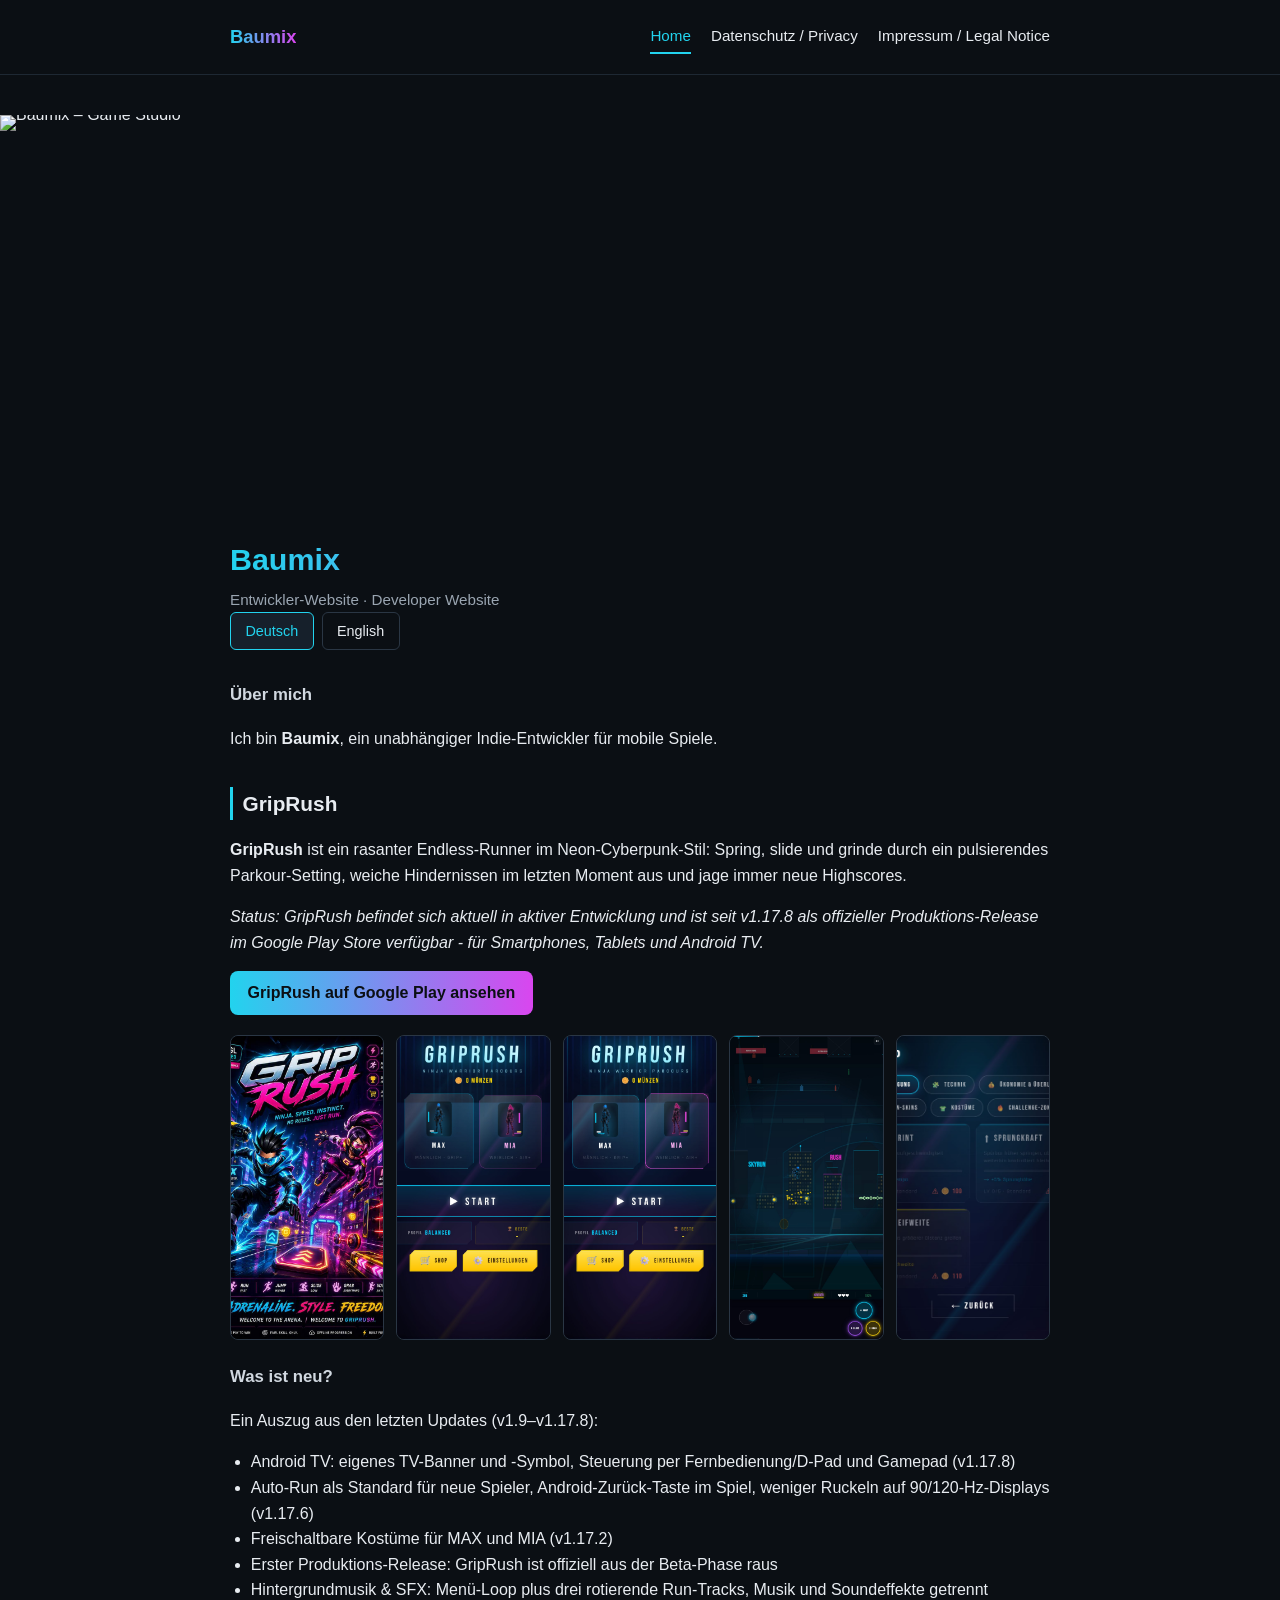
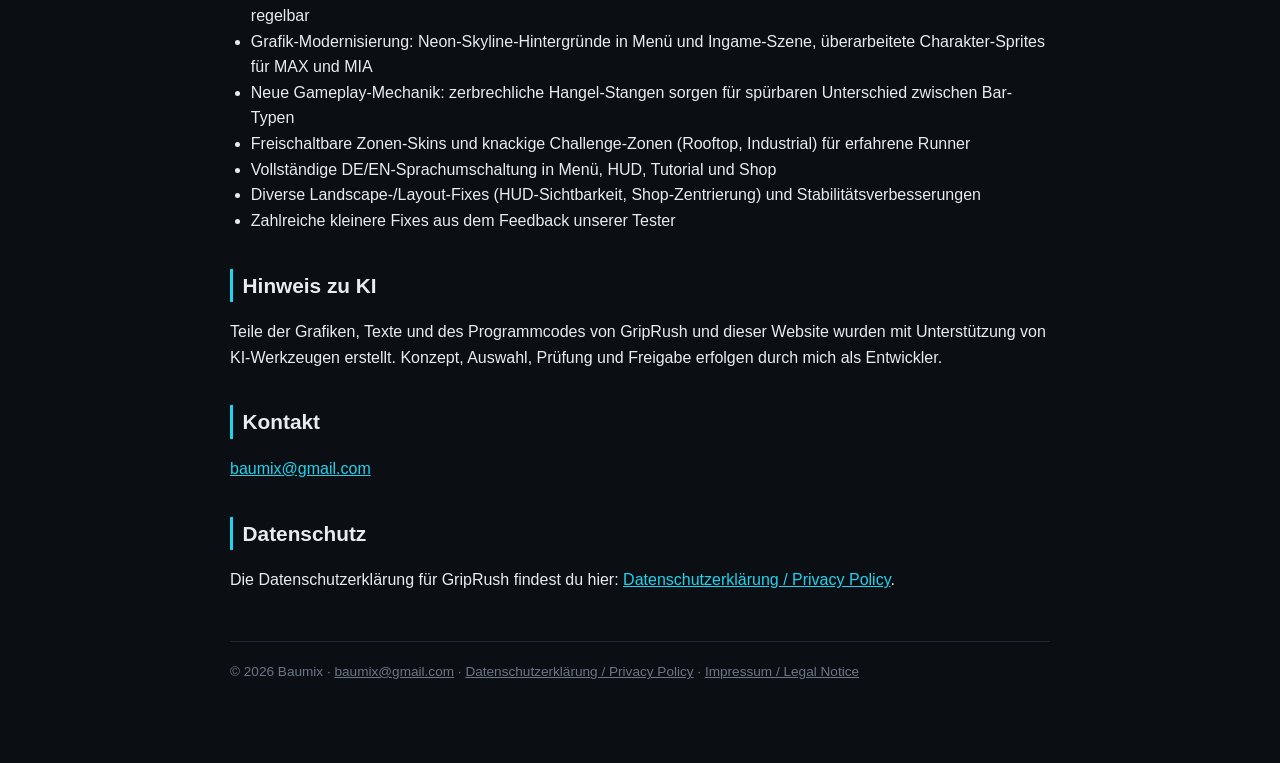
==== index.html @ 00c82877 "website: freiwilliger KI-Hinweis (DE/EN) Co-authored-by: Copilot App <223556219+Copilot@users.norepl" ====
<!DOCTYPE html>
<html lang="de">
<head>
<meta charset="UTF-8">
<meta name="viewport" content="width=device-width, initial-scale=1.0">
<title>Baumix – Entwickler-Website / Developer Website</title>
<meta name="description" content="Baumix – Indie-Entwickler. Aktuelles Projekt: GripRush, ein Neon-Cyberpunk Endless-Runner für Android.">
<link rel="stylesheet" href="styles.css">
</head>
<body>
<header class="site-header">
  <div class="wrap">
    <a class="brand" href="index.html">Baumix</a>
    <nav class="site-nav">
      <a href="index.html" class="current">Home</a>
      <a href="privacy.html">Datenschutz / Privacy</a>
      <a href="impressum.html">Impressum / Legal Notice</a>
    </nav>
  </div>
</header>

<div class="hero-banner">
  <img src="assets/dev-header.jpg" alt="Baumix – Game Studio" width="1920" height="1080" loading="eager">
</div>

<div class="wrap">
  <header>
    <h1>Baumix</h1>
    <div class="subtitle">Entwickler-Website · Developer Website</div>
  </header>

  <div class="lang-switch">
    <a href="#de" id="tab-de" class="active" onclick="showLang('de')">Deutsch</a>
    <a href="#en" id="tab-en" onclick="showLang('en')">English</a>
  </div>

  <section id="de" class="lang-section active" lang="de">
    <h3>Über mich</h3>
    <p>Ich bin <strong>Baumix</strong>, ein unabhängiger Indie-Entwickler für
    mobile Spiele.</p>

    <h2>GripRush</h2>
    <p>
      <strong>GripRush</strong> ist ein rasanter Endless-Runner im
      Neon-Cyberpunk-Stil: Spring, slide und grinde durch ein pulsierendes
      Parkour-Setting, weiche Hindernissen im letzten Moment aus und jage
      immer neue Highscores.
    </p>
    <p><em>Status: GripRush befindet sich aktuell in aktiver Entwicklung und
    ist seit v1.17.8 als offizieller Produktions-Release im Google Play Store
    verfügbar - für Smartphones, Tablets und Android TV.</em></p>
    <p><a class="play-link" href="https://play.google.com/store/apps/details?id=com.baumix.griprush">GripRush auf Google Play ansehen</a></p>

    <div class="screenshot-gallery">
      <img src="assets/screenshots/poster-hero.jpg" alt="GripRush Artwork" loading="lazy" class="poster">
      <img src="assets/screenshots/01-main-menu.jpg" alt="Hauptmenü" loading="lazy">
      <img src="assets/screenshots/02-character-select.jpg" alt="Charakterauswahl" loading="lazy">
      <img src="assets/screenshots/03-gameplay.jpg" alt="Gameplay-Szene" loading="lazy">
      <img src="assets/screenshots/04-shop.jpg" alt="Shop" loading="lazy">
    </div>

    <h3>Was ist neu?</h3>
    <p>Ein Auszug aus den letzten Updates (v1.9–v1.17.8):</p>
    <ul>
      <li>Android TV: eigenes TV-Banner und -Symbol, Steuerung per Fernbedienung/D-Pad und Gamepad (v1.17.8)</li>
      <li>Auto-Run als Standard für neue Spieler, Android-Zurück-Taste im Spiel, weniger Ruckeln auf 90/120-Hz-Displays (v1.17.6)</li>
      <li>Freischaltbare Kostüme für MAX und MIA (v1.17.2)</li>
      <li>Erster Produktions-Release: GripRush ist offiziell aus der Beta-Phase raus</li>
      <li>Hintergrundmusik & SFX: Menü-Loop plus drei rotierende Run-Tracks, Musik und Soundeffekte getrennt regelbar</li>
      <li>Grafik-Modernisierung: Neon-Skyline-Hintergründe in Menü und Ingame-Szene, überarbeitete Charakter-Sprites für MAX und MIA</li>
      <li>Neue Gameplay-Mechanik: zerbrechliche Hangel-Stangen sorgen für spürbaren Unterschied zwischen Bar-Typen</li>
      <li>Freischaltbare Zonen-Skins und knackige Challenge-Zonen (Rooftop, Industrial) für erfahrene Runner</li>
      <li>Vollständige DE/EN-Sprachumschaltung in Menü, HUD, Tutorial und Shop</li>
      <li>Diverse Landscape-/Layout-Fixes (HUD-Sichtbarkeit, Shop-Zentrierung) und Stabilitätsverbesserungen</li>
      <li>Zahlreiche kleinere Fixes aus dem Feedback unserer Tester</li>
    </ul>

    <h2>Hinweis zu KI</h2>
    <p>Teile der Grafiken, Texte und des Programmcodes von GripRush und dieser
    Website wurden mit Unterstützung von KI-Werkzeugen erstellt. Konzept,
    Auswahl, Prüfung und Freigabe erfolgen durch mich als Entwickler.</p>

    <h2>Kontakt</h2>
    <p><a href="#" class="mail-link" data-user="baumix" data-domain="gmail.com">wird geladen …</a></p>

    <h2>Datenschutz</h2>
    <p>Die Datenschutzerklärung für GripRush findest du hier:
    <a href="privacy.html">Datenschutzerklärung / Privacy Policy</a>.</p>
  </section>

  <section id="en" class="lang-section" lang="en">
    <h3>About me</h3>
    <p>I'm <strong>Baumix</strong>, an independent indie developer of mobile
    games.</p>

    <h2>GripRush</h2>
    <p>
      <strong>GripRush</strong> is a fast-paced endless runner set in a
      neon cyberpunk world: jump, slide, and grind through a pulsing
      parkour setting, dodge obstacles at the last second, and chase ever
      higher scores.
    </p>
    <p><em>Status: GripRush is currently in active development and, as of
    v1.17.8, is available as an official production release on the Google Play
    Store - for phones, tablets, and Android TV.</em></p>
    <p><a class="play-link" href="https://play.google.com/store/apps/details?id=com.baumix.griprush">View GripRush on Google Play</a></p>

    <div class="screenshot-gallery">
      <img src="assets/screenshots/poster-hero.jpg" alt="GripRush artwork" loading="lazy" class="poster">
      <img src="assets/screenshots/01-main-menu.jpg" alt="Main menu" loading="lazy">
      <img src="assets/screenshots/02-character-select.jpg" alt="Character selection" loading="lazy">
      <img src="assets/screenshots/03-gameplay.jpg" alt="Gameplay scene" loading="lazy">
      <img src="assets/screenshots/04-shop.jpg" alt="Shop" loading="lazy">
    </div>

    <h3>What's new?</h3>
    <p>A few highlights from recent updates (v1.9–v1.17.8):</p>
    <ul>
      <li>Android TV: dedicated TV banner and icon, remote/D-pad and gamepad controls (v1.17.8)</li>
      <li>Auto-Run as the default for new players, Android back button in game, less stutter on 90/120 Hz displays (v1.17.6)</li>
      <li>Unlockable costumes for MAX and MIA (v1.17.2)</li>
      <li>First production release: GripRush has officially left the beta phase</li>
      <li>Background music & SFX: a looping menu track plus three rotating run tracks, with music and sound effects adjustable independently</li>
      <li>Graphics modernization: neon skyline backgrounds in the menu and in-game scene, reworked character sprites for MAX and MIA</li>
      <li>New gameplay mechanic: breakable hang bars make bar types feel noticeably different</li>
      <li>Unlockable zone skins and tough challenge zones (Rooftop, Industrial) for seasoned runners</li>
      <li>Full DE/EN language switching across menu, HUD, tutorial, and shop</li>
      <li>Various landscape/layout fixes (HUD visibility, shop centering) and stability improvements</li>
      <li>Various smaller fixes based on tester feedback</li>
    </ul>

    <h2>AI notice</h2>
    <p>Parts of the graphics, texts, and program code of GripRush and this
    website were created with the help of AI tools. Concept, selection,
    review, and approval are done by me as the developer.</p>

    <h2>Contact</h2>
    <p><a href="#" class="mail-link" data-user="baumix" data-domain="gmail.com">loading …</a></p>

    <h2>Privacy</h2>
    <p>The privacy policy for GripRush can be found here:
    <a href="privacy.html">Datenschutzerklärung / Privacy Policy</a>.</p>
  </section>

  <footer class="site-footer">
    &copy; 2026 Baumix · <a href="#" class="mail-link" data-user="baumix" data-domain="gmail.com">wird geladen …</a> ·
    <a href="privacy.html">Datenschutzerklärung / Privacy Policy</a> ·
    <a href="impressum.html">Impressum / Legal Notice</a>
  </footer>
</div>

<script>
function showLang(lang) {
  document.getElementById('de').classList.toggle('active', lang === 'de');
  document.getElementById('en').classList.toggle('active', lang === 'en');
  document.getElementById('tab-de').classList.toggle('active', lang === 'de');
  document.getElementById('tab-en').classList.toggle('active', lang === 'en');
}
// respect hash on load
if (location.hash === '#en') showLang('en');

// simple email de-obfuscation to reduce plain-text scraping
document.querySelectorAll('.mail-link').forEach(function (el) {
  var address = el.dataset.user + '@' + el.dataset.domain;
  el.href = 'mailto:' + address;
  el.textContent = address;
});
</script>
</body>
</html>
---- styles.css ----
:root {
  color-scheme: dark;
  --bg: #0b0f14;
  --text: #e8ecf1;
  --muted: #9aa5b1;
  --muted-2: #6b7684;
  --border: #1e2833;
  --border-2: #2a3644;
  --panel: #10161d;
  --panel-2: #16202b;
  --accent-a: #22d3ee;
  --accent-b: #d946ef;
}

* { box-sizing: border-box; }

body {
  margin: 0;
  padding: 0;
  background: var(--bg);
  color: var(--text);
  font-family: -apple-system, BlinkMacSystemFont, "Segoe UI", Roboto, Helvetica, Arial, sans-serif;
  line-height: 1.6;
}

.wrap {
  max-width: 860px;
  margin: 0 auto;
  padding: 0 1.25rem 5rem;
}

a { color: var(--accent-a); }

/* Hero banner */
.hero-banner {
  width: 100%;
  background: var(--bg);
  line-height: 0;
  overflow: hidden;
}

.hero-banner img {
  display: block;
  width: 100%;
  height: auto;
  max-height: 420px;
  object-fit: cover;
  background: var(--bg);
}

/* Site header / nav */
.site-header {
  border-bottom: 1px solid var(--border);
  margin-bottom: 2.5rem;
}

.site-header .wrap {
  padding-top: 1.25rem;
  padding-bottom: 1.25rem;
  display: flex;
  align-items: center;
  justify-content: space-between;
  flex-wrap: wrap;
  gap: 0.75rem;
}

.brand {
  font-weight: 700;
  font-size: 1.15rem;
  text-decoration: none;
  background: linear-gradient(90deg, var(--accent-a), var(--accent-b));
  -webkit-background-clip: text;
  background-clip: text;
  color: transparent;
}

.site-nav {
  display: flex;
  gap: 1.25rem;
  flex-wrap: wrap;
}

.site-nav a {
  color: var(--text);
  text-decoration: none;
  font-size: 0.95rem;
  padding: 0.25rem 0;
  border-bottom: 2px solid transparent;
}

.site-nav a:hover,
.site-nav a.current {
  color: var(--accent-a);
  border-bottom-color: var(--accent-a);
}

/* Headings */
h1 {
  font-size: 1.9rem;
  margin: 0 0 0.25rem;
  background: linear-gradient(90deg, var(--accent-a), var(--accent-b));
  -webkit-background-clip: text;
  background-clip: text;
  color: transparent;
}

.subtitle {
  color: var(--muted);
  font-size: 0.95rem;
}

h2 {
  font-size: 1.3rem;
  margin-top: 2.2rem;
  border-left: 3px solid var(--accent-a);
  padding-left: 0.6rem;
}

h3 {
  font-size: 1.05rem;
  color: #d1d8e0;
}

ul { padding-left: 1.3rem; }

/* Language switch (used on privacy page) */
.lang-switch {
  display: flex;
  gap: 0.5rem;
  margin-bottom: 2rem;
}

.lang-switch a {
  padding: 0.4rem 0.9rem;
  border: 1px solid var(--border-2);
  border-radius: 6px;
  text-decoration: none;
  color: var(--text);
  font-size: 0.9rem;
}

.lang-switch a.active {
  background: var(--panel-2);
  border-color: var(--accent-a);
  color: var(--accent-a);
}

section.lang-section { display: none; }
section.lang-section.active { display: block; }

/* Footer */
.site-footer {
  margin-top: 3rem;
  color: var(--muted-2);
  font-size: 0.85rem;
  border-top: 1px solid var(--border);
  padding-top: 1.2rem;
}

.site-footer a { color: var(--muted-2); }

code {
  background: var(--panel-2);
  padding: 0.1rem 0.35rem;
  border-radius: 4px;
}

/* Screenshot gallery */
.screenshot-gallery {
  display: flex;
  flex-wrap: wrap;
  gap: 0.75rem;
  margin: 1.25rem 0 1.5rem;
}

.screenshot-gallery img {
  width: calc(20% - 0.6rem);
  min-width: 110px;
  flex: 1 1 110px;
  height: auto;
  border-radius: 8px;
  border: 1px solid var(--border-2);
  object-fit: cover;
  background: var(--panel);
}

.screenshot-gallery img.poster {
  width: calc(20% - 0.6rem);
}

@media (max-width: 600px) {
  .screenshot-gallery img,
  .screenshot-gallery img.poster {
    width: calc(50% - 0.4rem);
  }
}

@media (max-width: 600px) {
  .site-header .wrap {
    flex-direction: column;
    align-items: flex-start;
  }
  .site-nav {
    gap: 1rem;
  }
}

/* Link zum Play Store */
.play-link {
  display: inline-block;
  padding: 0.55rem 1.1rem;
  border-radius: 8px;
  background: linear-gradient(90deg, #22d3ee, #d946ef);
  color: #0b0f14;
  font-weight: 700;
  text-decoration: none;
}
.play-link:hover { filter: brightness(1.1); }
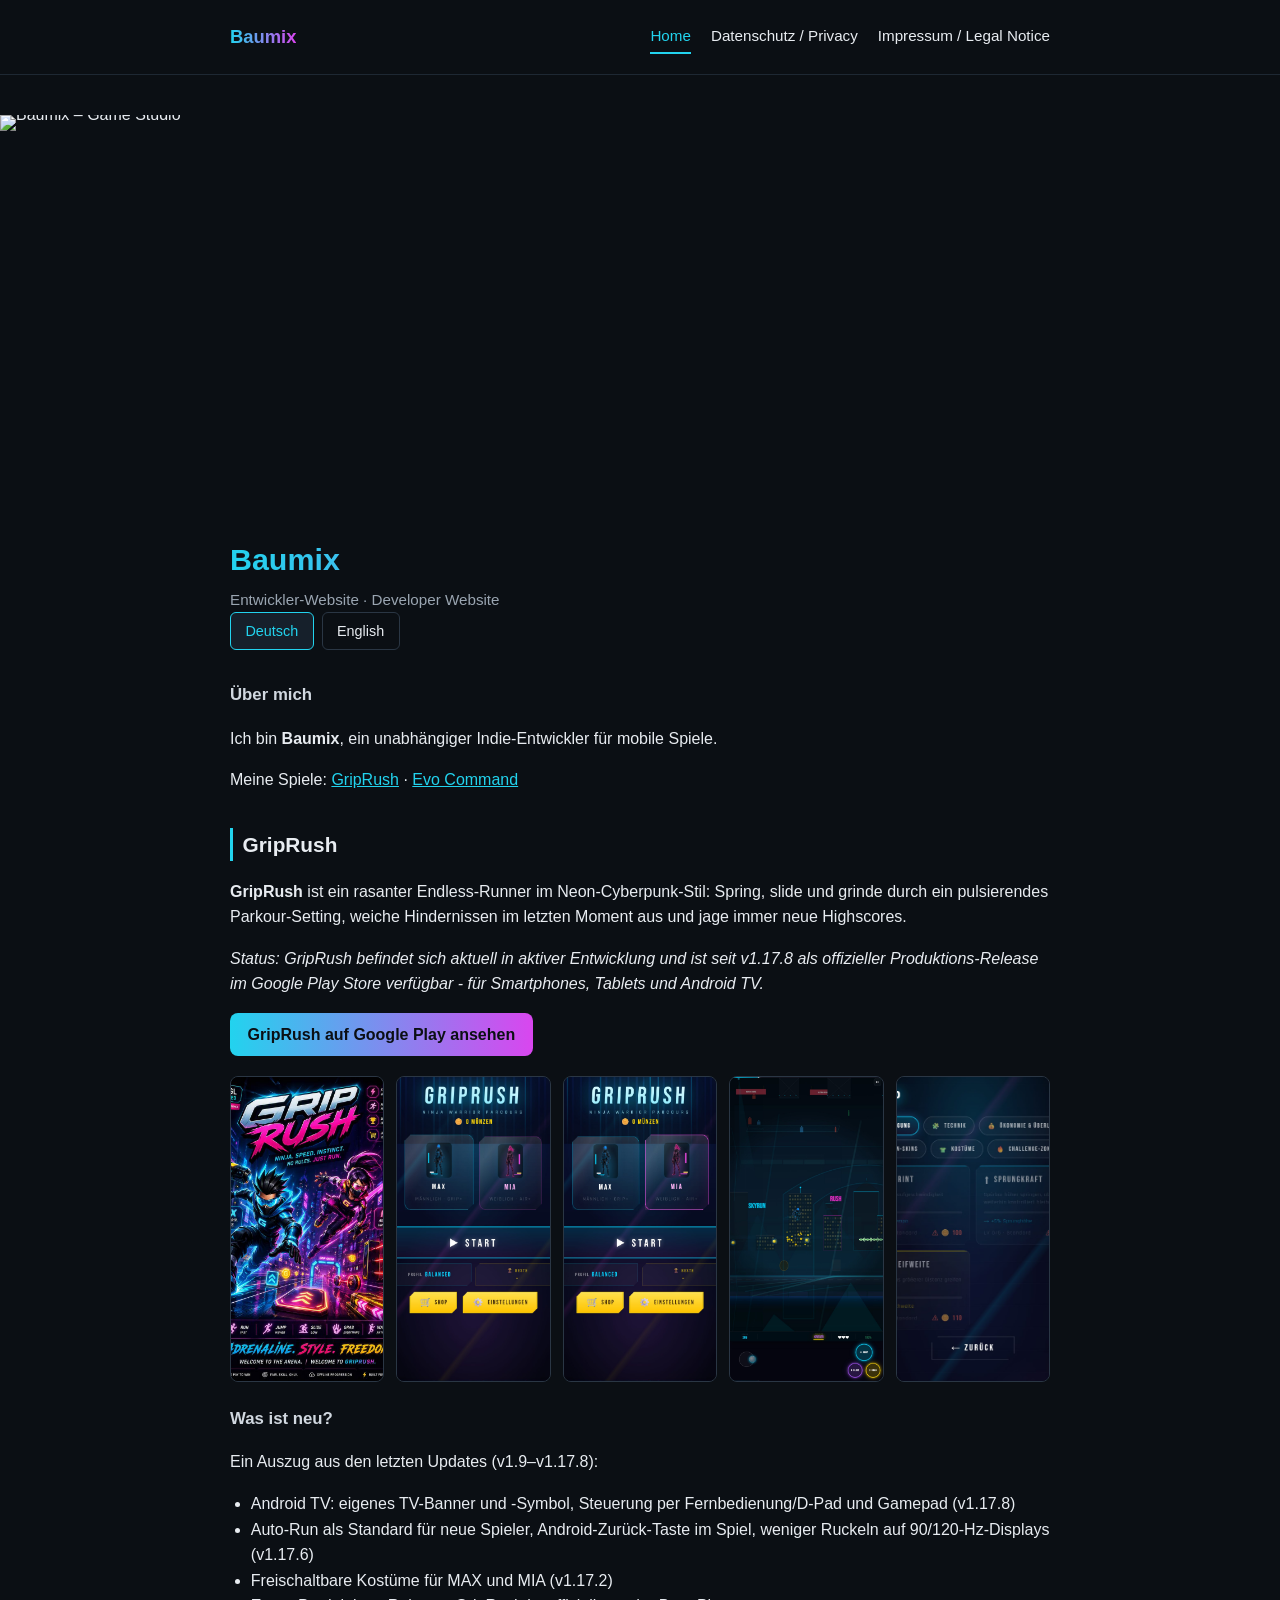
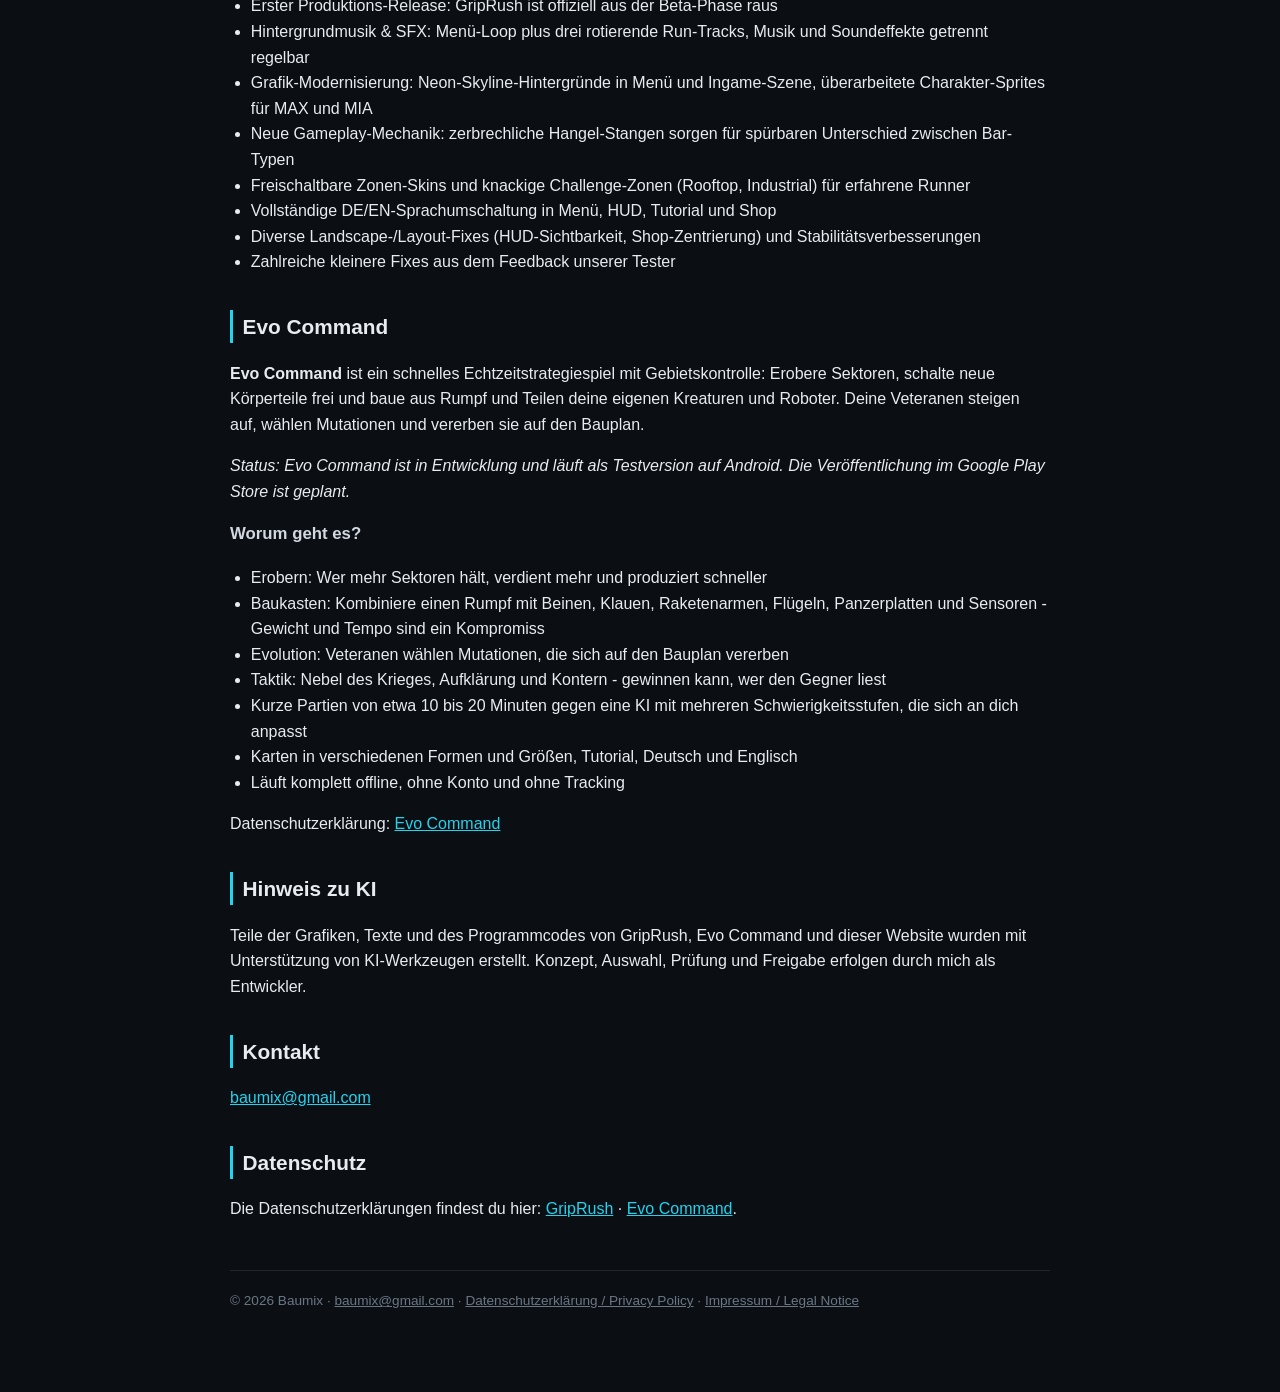
==== commit fec8b000: "website: Evo Command ergaenzt (Spiele-Uebersicht, Abschnitt, eigene Datenschutzerklaerung DE/EN, Imp" ====
--- a/index.html
+++ b/index.html
@@ -4,7 +4,7 @@
 <meta charset="UTF-8">
 <meta name="viewport" content="width=device-width, initial-scale=1.0">
 <title>Baumix – Entwickler-Website / Developer Website</title>
-<meta name="description" content="Baumix – Indie-Entwickler. Aktuelles Projekt: GripRush, ein Neon-Cyberpunk Endless-Runner für Android.">
+<meta name="description" content="Baumix – Indie-Entwickler. Spiele: GripRush (Neon-Cyberpunk Endless-Runner) und Evo Command (Echtzeitstrategie mit Kreaturen-Baukasten) für Android.">
 <link rel="stylesheet" href="styles.css">
 </head>
 <body>
@@ -38,8 +38,9 @@
     <h3>Über mich</h3>
     <p>Ich bin <strong>Baumix</strong>, ein unabhängiger Indie-Entwickler für
     mobile Spiele.</p>
-
-    <h2>GripRush</h2>
+    <p class="game-nav">Meine Spiele: <a href="#griprush-de">GripRush</a> · <a href="#evo-command-de">Evo Command</a></p>
+
+    <h2 id="griprush-de">GripRush</h2>
     <p>
       <strong>GripRush</strong> ist ein rasanter Endless-Runner im
       Neon-Cyberpunk-Stil: Spring, slide und grinde durch ein pulsierendes
@@ -75,25 +76,48 @@
       <li>Zahlreiche kleinere Fixes aus dem Feedback unserer Tester</li>
     </ul>
 
+    <h2 id="evo-command-de">Evo Command</h2>
+    <p>
+      <strong>Evo Command</strong> ist ein schnelles Echtzeitstrategiespiel mit
+      Gebietskontrolle: Erobere Sektoren, schalte neue Körperteile frei und
+      baue aus Rumpf und Teilen deine eigenen Kreaturen und Roboter. Deine
+      Veteranen steigen auf, wählen Mutationen und vererben sie auf den Bauplan.
+    </p>
+    <p><em>Status: Evo Command ist in Entwicklung und läuft als Testversion
+    auf Android. Die Veröffentlichung im Google Play Store ist geplant.</em></p>
+
+    <h3>Worum geht es?</h3>
+    <ul>
+      <li>Erobern: Wer mehr Sektoren hält, verdient mehr und produziert schneller</li>
+      <li>Baukasten: Kombiniere einen Rumpf mit Beinen, Klauen, Raketenarmen, Flügeln, Panzerplatten und Sensoren - Gewicht und Tempo sind ein Kompromiss</li>
+      <li>Evolution: Veteranen wählen Mutationen, die sich auf den Bauplan vererben</li>
+      <li>Taktik: Nebel des Krieges, Aufklärung und Kontern - gewinnen kann, wer den Gegner liest</li>
+      <li>Kurze Partien von etwa 10 bis 20 Minuten gegen eine KI mit mehreren Schwierigkeitsstufen, die sich an dich anpasst</li>
+      <li>Karten in verschiedenen Formen und Größen, Tutorial, Deutsch und Englisch</li>
+      <li>Läuft komplett offline, ohne Konto und ohne Tracking</li>
+    </ul>
+    <p>Datenschutzerklärung: <a href="privacy-evo-command.html">Evo Command</a></p>
+
     <h2>Hinweis zu KI</h2>
-    <p>Teile der Grafiken, Texte und des Programmcodes von GripRush und dieser
-    Website wurden mit Unterstützung von KI-Werkzeugen erstellt. Konzept,
+    <p>Teile der Grafiken, Texte und des Programmcodes von GripRush, Evo Command und
+    dieser Website wurden mit Unterstützung von KI-Werkzeugen erstellt. Konzept,
     Auswahl, Prüfung und Freigabe erfolgen durch mich als Entwickler.</p>
 
     <h2>Kontakt</h2>
     <p><a href="#" class="mail-link" data-user="baumix" data-domain="gmail.com">wird geladen …</a></p>
 
     <h2>Datenschutz</h2>
-    <p>Die Datenschutzerklärung für GripRush findest du hier:
-    <a href="privacy.html">Datenschutzerklärung / Privacy Policy</a>.</p>
+    <p>Die Datenschutzerklärungen findest du hier:
+    <a href="privacy.html">GripRush</a> · <a href="privacy-evo-command.html">Evo Command</a>.</p>
   </section>
 
   <section id="en" class="lang-section" lang="en">
     <h3>About me</h3>
     <p>I'm <strong>Baumix</strong>, an independent indie developer of mobile
     games.</p>
-
-    <h2>GripRush</h2>
+    <p class="game-nav">My games: <a href="#griprush-en">GripRush</a> · <a href="#evo-command-en">Evo Command</a></p>
+
+    <h2 id="griprush-en">GripRush</h2>
     <p>
       <strong>GripRush</strong> is a fast-paced endless runner set in a
       neon cyberpunk world: jump, slide, and grind through a pulsing
@@ -129,17 +153,39 @@
       <li>Various smaller fixes based on tester feedback</li>
     </ul>
 
+    <h2 id="evo-command-en">Evo Command</h2>
+    <p>
+      <strong>Evo Command</strong> is a fast real-time strategy game built
+      around territory control: capture sectors, unlock new body parts, and
+      assemble your own creatures and robots from a hull and parts. Your
+      veterans level up, choose mutations, and pass them on to the blueprint.
+    </p>
+    <p><em>Status: Evo Command is in development and runs as a test version
+    on Android. A release on the Google Play Store is planned.</em></p>
+
+    <h3>What is it about?</h3>
+    <ul>
+      <li>Conquer: whoever holds more sectors earns more and produces faster</li>
+      <li>Build: combine a hull with legs, claws, missile arms, wings, armor plates, and sensors - weight and speed are a trade-off</li>
+      <li>Evolve: veterans choose mutations that are passed on to the blueprint</li>
+      <li>Tactics: fog of war, scouting, and countering - victory goes to whoever reads the opponent</li>
+      <li>Short matches of about 10 to 20 minutes against an AI with several difficulty levels that adapts to you</li>
+      <li>Maps in different shapes and sizes, tutorial, German and English</li>
+      <li>Runs completely offline, without an account and without tracking</li>
+    </ul>
+    <p>Privacy policy: <a href="privacy-evo-command.html">Evo Command</a></p>
+
     <h2>AI notice</h2>
-    <p>Parts of the graphics, texts, and program code of GripRush and this
-    website were created with the help of AI tools. Concept, selection,
+    <p>Parts of the graphics, texts, and program code of GripRush, Evo Command, and
+    this website were created with the help of AI tools. Concept, selection,
     review, and approval are done by me as the developer.</p>
 
     <h2>Contact</h2>
     <p><a href="#" class="mail-link" data-user="baumix" data-domain="gmail.com">loading …</a></p>
 
     <h2>Privacy</h2>
-    <p>The privacy policy for GripRush can be found here:
-    <a href="privacy.html">Datenschutzerklärung / Privacy Policy</a>.</p>
+    <p>The privacy policies can be found here:
+    <a href="privacy.html">GripRush</a> · <a href="privacy-evo-command.html">Evo Command</a>.</p>
   </section>
 
   <footer class="site-footer">
--- a/styles.css
+++ b/styles.css
@@ -216,3 +216,7 @@
   text-decoration: none;
 }
 .play-link:hover { filter: brightness(1.1); }
+
+/* Spiele-Uebersicht und Datenschutz-Umschalter */
+.game-nav { margin: 0.2rem 0 1rem; }
+.policy-switch { margin-bottom: 0.6rem; }
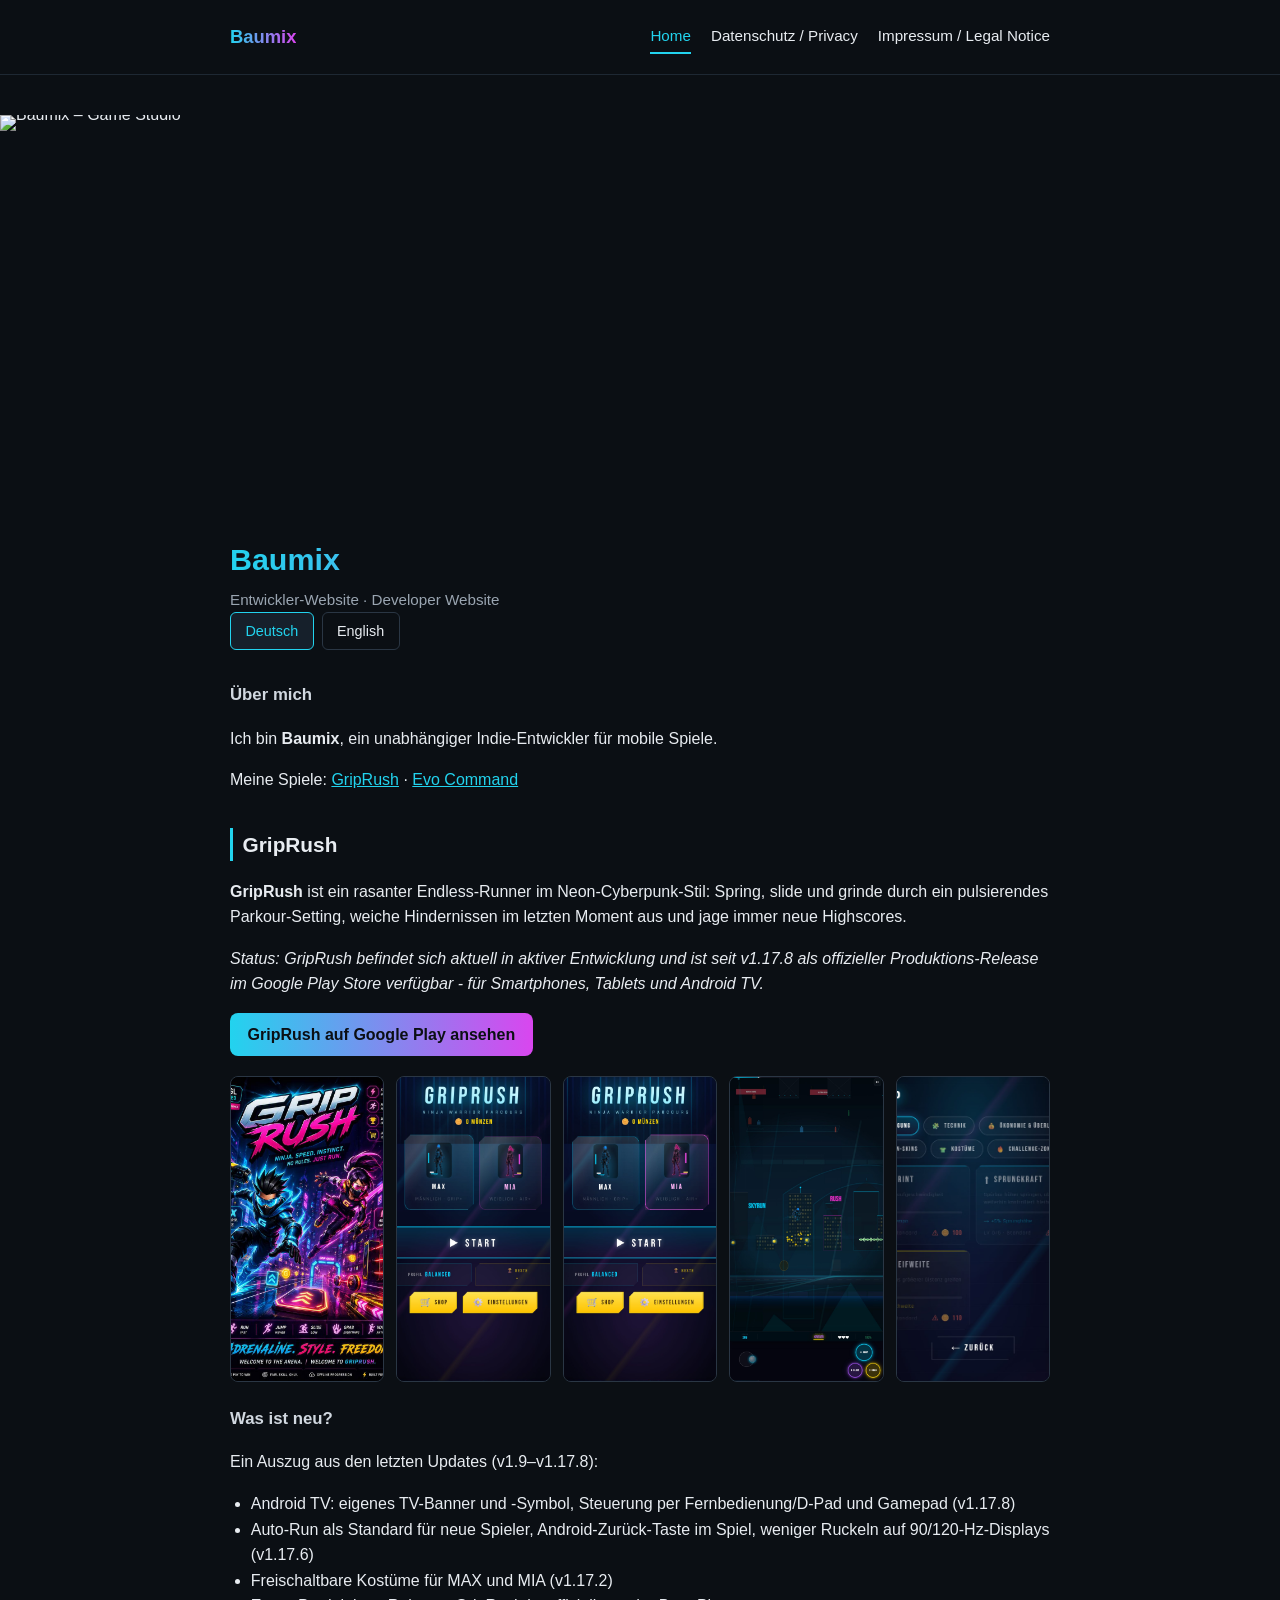
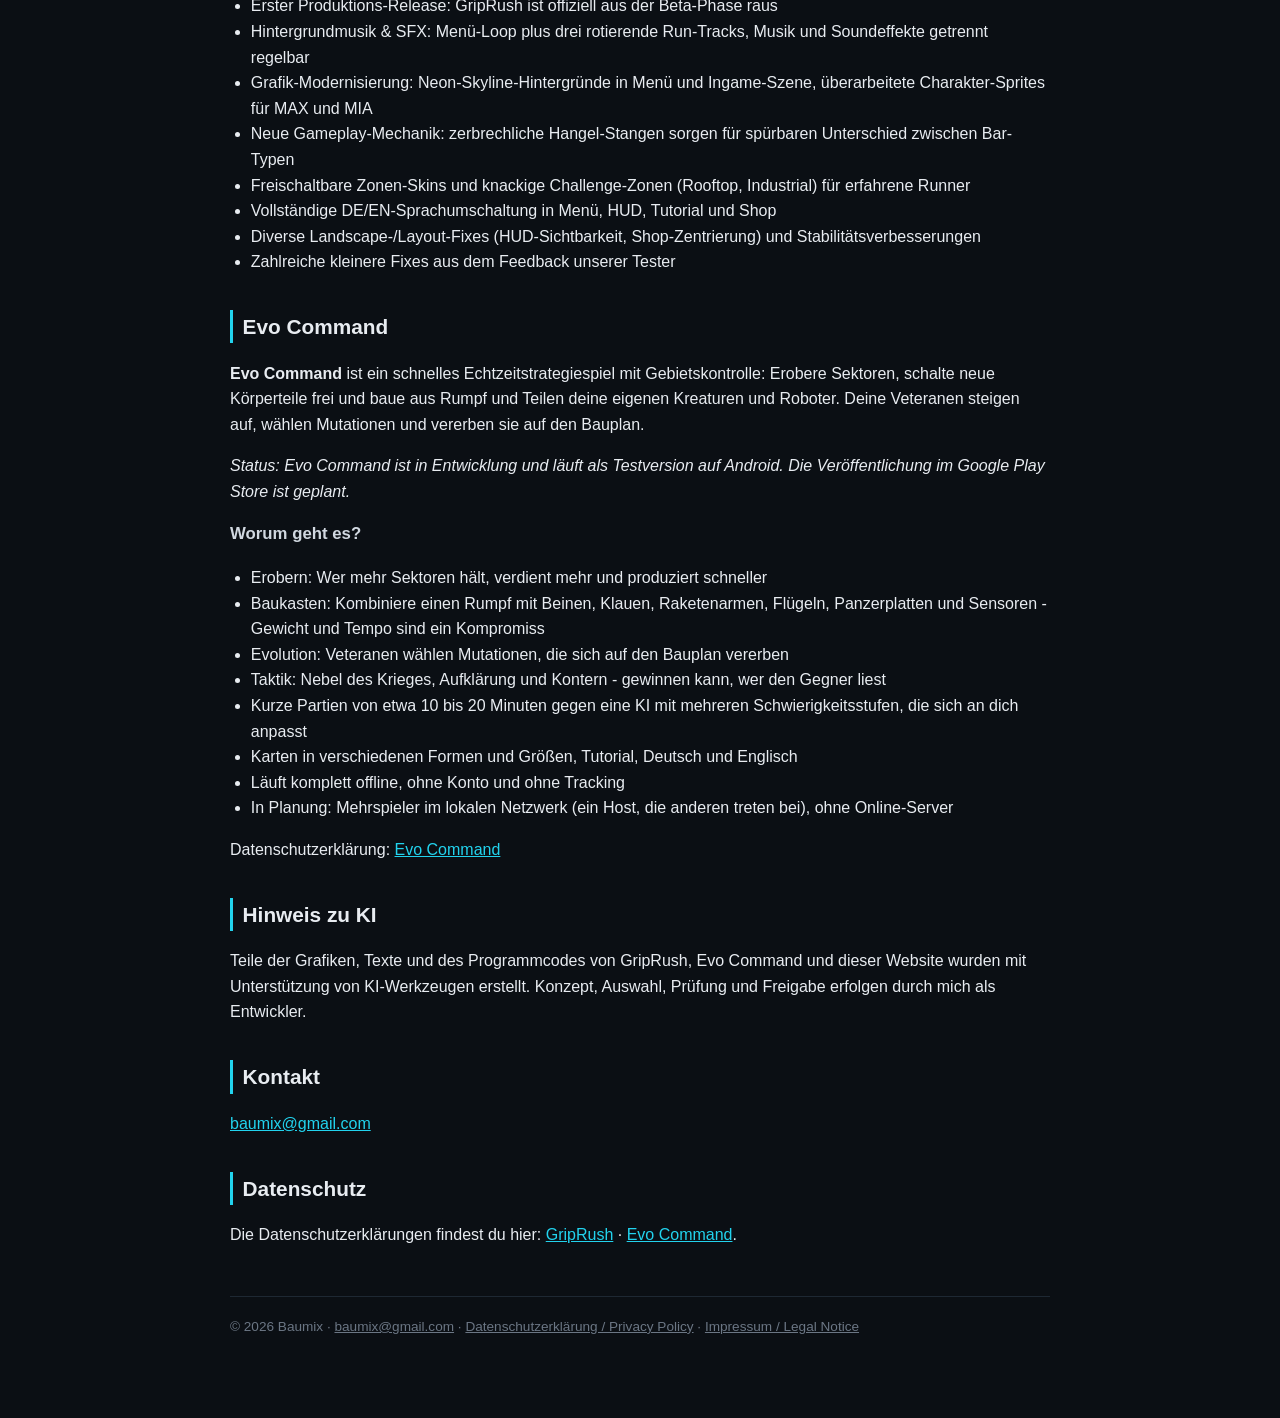
==== commit 9f75b4a3: "website: geplanten lokalen Mehrspieler (Host + Beitritt, kein Online-Server) in Datenschutz und Besc" ====
--- a/index.html
+++ b/index.html
@@ -95,6 +95,7 @@
       <li>Kurze Partien von etwa 10 bis 20 Minuten gegen eine KI mit mehreren Schwierigkeitsstufen, die sich an dich anpasst</li>
       <li>Karten in verschiedenen Formen und Größen, Tutorial, Deutsch und Englisch</li>
       <li>Läuft komplett offline, ohne Konto und ohne Tracking</li>
+      <li>In Planung: Mehrspieler im lokalen Netzwerk (ein Host, die anderen treten bei), ohne Online-Server</li>
     </ul>
     <p>Datenschutzerklärung: <a href="privacy-evo-command.html">Evo Command</a></p>
 
@@ -172,6 +173,7 @@
       <li>Short matches of about 10 to 20 minutes against an AI with several difficulty levels that adapts to you</li>
       <li>Maps in different shapes and sizes, tutorial, German and English</li>
       <li>Runs completely offline, without an account and without tracking</li>
+      <li>Planned: multiplayer on the local network (one host, the others join), without an online server</li>
     </ul>
     <p>Privacy policy: <a href="privacy-evo-command.html">Evo Command</a></p>
 
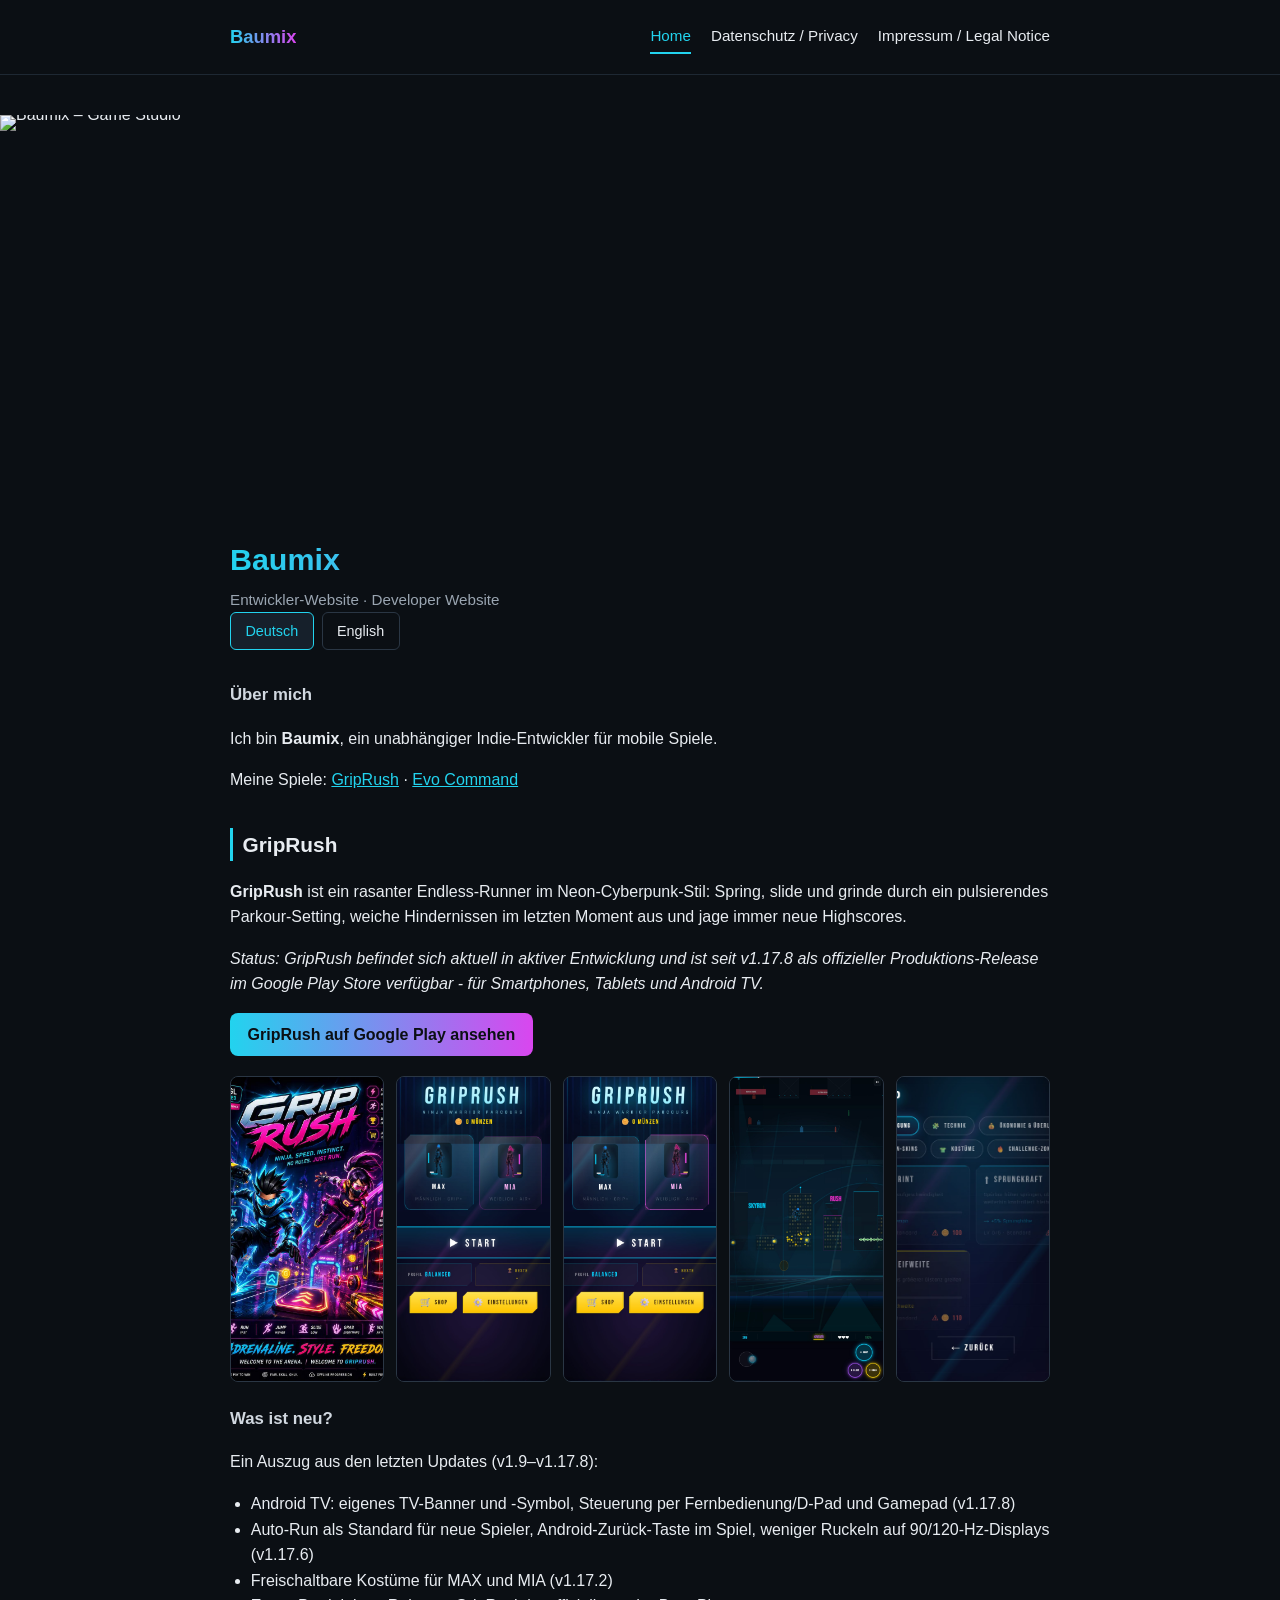
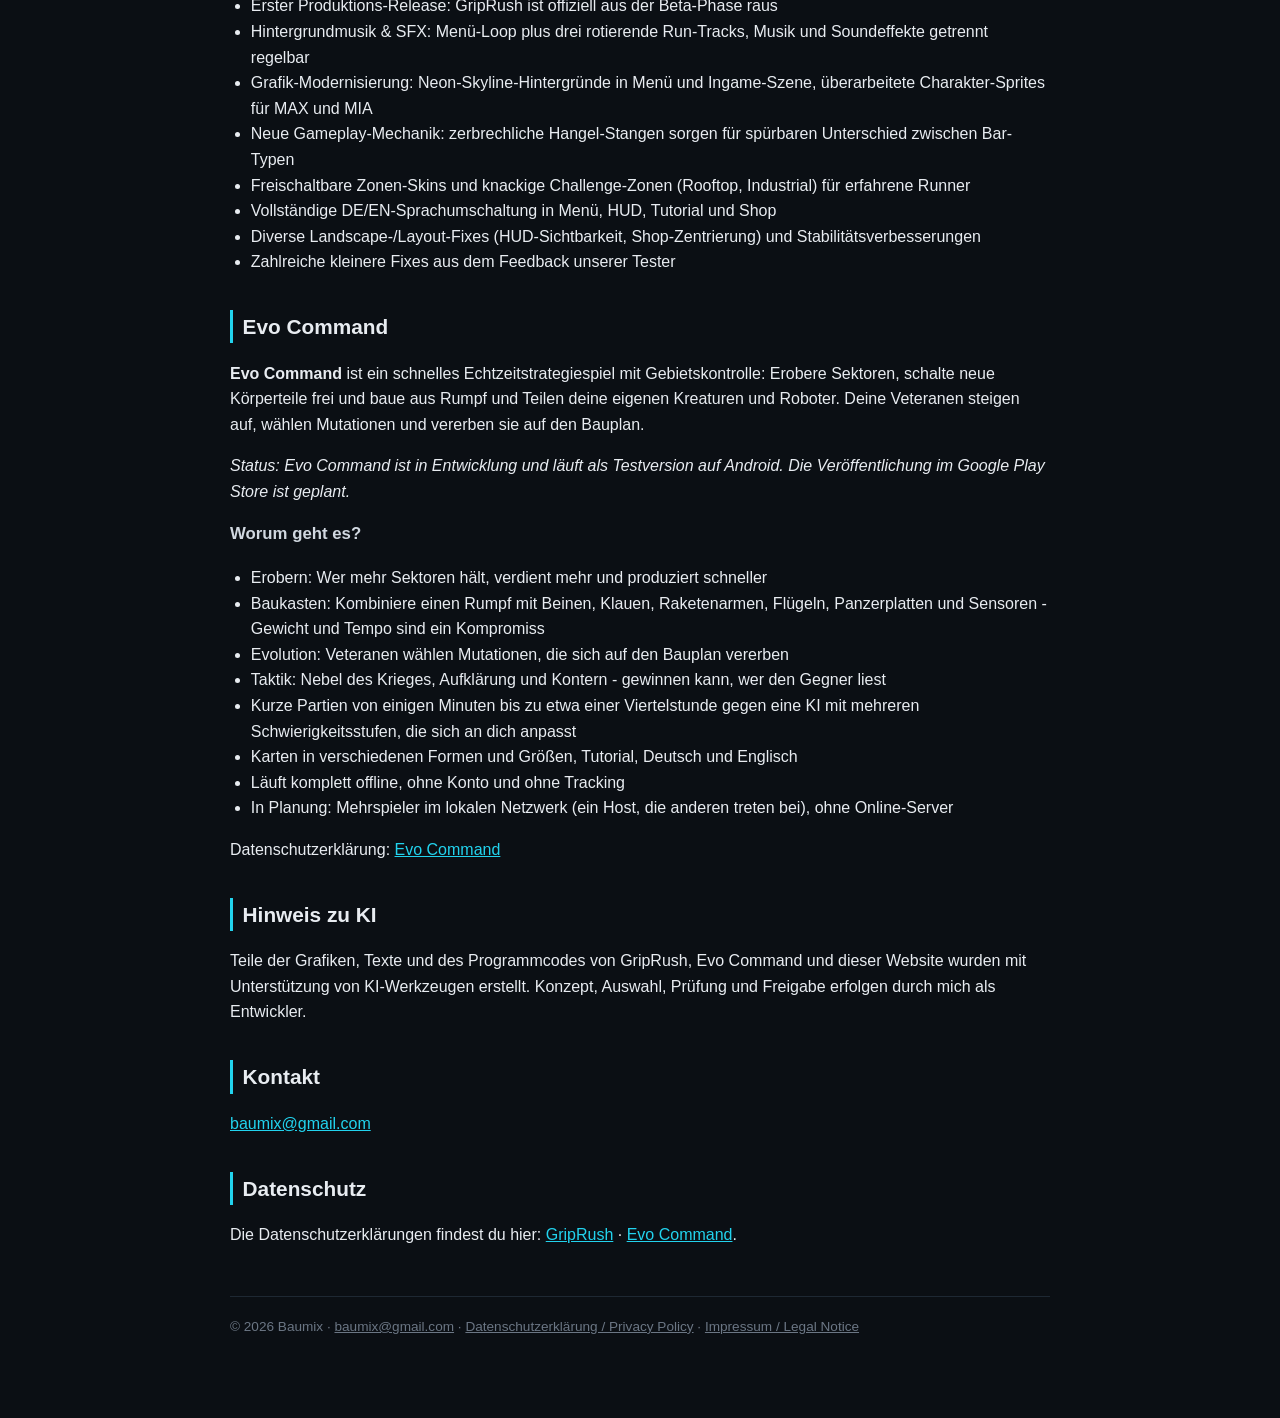
==== commit 4eb7ca64: "website: Kontakt-E-Mail ohne JavaScript sichtbar (Fallback-Text), Spieldauer vorsichtiger formuliert" ====
--- a/index.html
+++ b/index.html
@@ -6,6 +6,9 @@
 <title>Baumix – Entwickler-Website / Developer Website</title>
 <meta name="description" content="Baumix – Indie-Entwickler. Spiele: GripRush (Neon-Cyberpunk Endless-Runner) und Evo Command (Echtzeitstrategie mit Kreaturen-Baukasten) für Android.">
 <link rel="stylesheet" href="styles.css">
+<link rel="icon" href="favicon.ico" sizes="any">
+<link rel="icon" type="image/png" sizes="192x192" href="assets/icon-192.png">
+<link rel="apple-touch-icon" href="assets/apple-touch-icon.png">
 </head>
 <body>
 <header class="site-header">
@@ -92,7 +95,7 @@
       <li>Baukasten: Kombiniere einen Rumpf mit Beinen, Klauen, Raketenarmen, Flügeln, Panzerplatten und Sensoren - Gewicht und Tempo sind ein Kompromiss</li>
       <li>Evolution: Veteranen wählen Mutationen, die sich auf den Bauplan vererben</li>
       <li>Taktik: Nebel des Krieges, Aufklärung und Kontern - gewinnen kann, wer den Gegner liest</li>
-      <li>Kurze Partien von etwa 10 bis 20 Minuten gegen eine KI mit mehreren Schwierigkeitsstufen, die sich an dich anpasst</li>
+      <li>Kurze Partien von einigen Minuten bis zu etwa einer Viertelstunde gegen eine KI mit mehreren Schwierigkeitsstufen, die sich an dich anpasst</li>
       <li>Karten in verschiedenen Formen und Größen, Tutorial, Deutsch und Englisch</li>
       <li>Läuft komplett offline, ohne Konto und ohne Tracking</li>
       <li>In Planung: Mehrspieler im lokalen Netzwerk (ein Host, die anderen treten bei), ohne Online-Server</li>
@@ -105,7 +108,7 @@
     Auswahl, Prüfung und Freigabe erfolgen durch mich als Entwickler.</p>
 
     <h2>Kontakt</h2>
-    <p><a href="#" class="mail-link" data-user="baumix" data-domain="gmail.com">wird geladen …</a></p>
+    <p><a href="#" class="mail-link" data-user="baumix" data-domain="gmail.com">baumix(at)gmail.com</a></p>
 
     <h2>Datenschutz</h2>
     <p>Die Datenschutzerklärungen findest du hier:
@@ -170,7 +173,7 @@
       <li>Build: combine a hull with legs, claws, missile arms, wings, armor plates, and sensors - weight and speed are a trade-off</li>
       <li>Evolve: veterans choose mutations that are passed on to the blueprint</li>
       <li>Tactics: fog of war, scouting, and countering - victory goes to whoever reads the opponent</li>
-      <li>Short matches of about 10 to 20 minutes against an AI with several difficulty levels that adapts to you</li>
+      <li>Short matches of a few minutes up to about a quarter of an hour against an AI with several difficulty levels that adapts to you</li>
       <li>Maps in different shapes and sizes, tutorial, German and English</li>
       <li>Runs completely offline, without an account and without tracking</li>
       <li>Planned: multiplayer on the local network (one host, the others join), without an online server</li>
@@ -183,7 +186,7 @@
     review, and approval are done by me as the developer.</p>
 
     <h2>Contact</h2>
-    <p><a href="#" class="mail-link" data-user="baumix" data-domain="gmail.com">loading …</a></p>
+    <p><a href="#" class="mail-link" data-user="baumix" data-domain="gmail.com">baumix(at)gmail.com</a></p>
 
     <h2>Privacy</h2>
     <p>The privacy policies can be found here:
@@ -191,7 +194,7 @@
   </section>
 
   <footer class="site-footer">
-    &copy; 2026 Baumix · <a href="#" class="mail-link" data-user="baumix" data-domain="gmail.com">wird geladen …</a> ·
+    &copy; 2026 Baumix · <a href="#" class="mail-link" data-user="baumix" data-domain="gmail.com">baumix(at)gmail.com</a> ·
     <a href="privacy.html">Datenschutzerklärung / Privacy Policy</a> ·
     <a href="impressum.html">Impressum / Legal Notice</a>
   </footer>
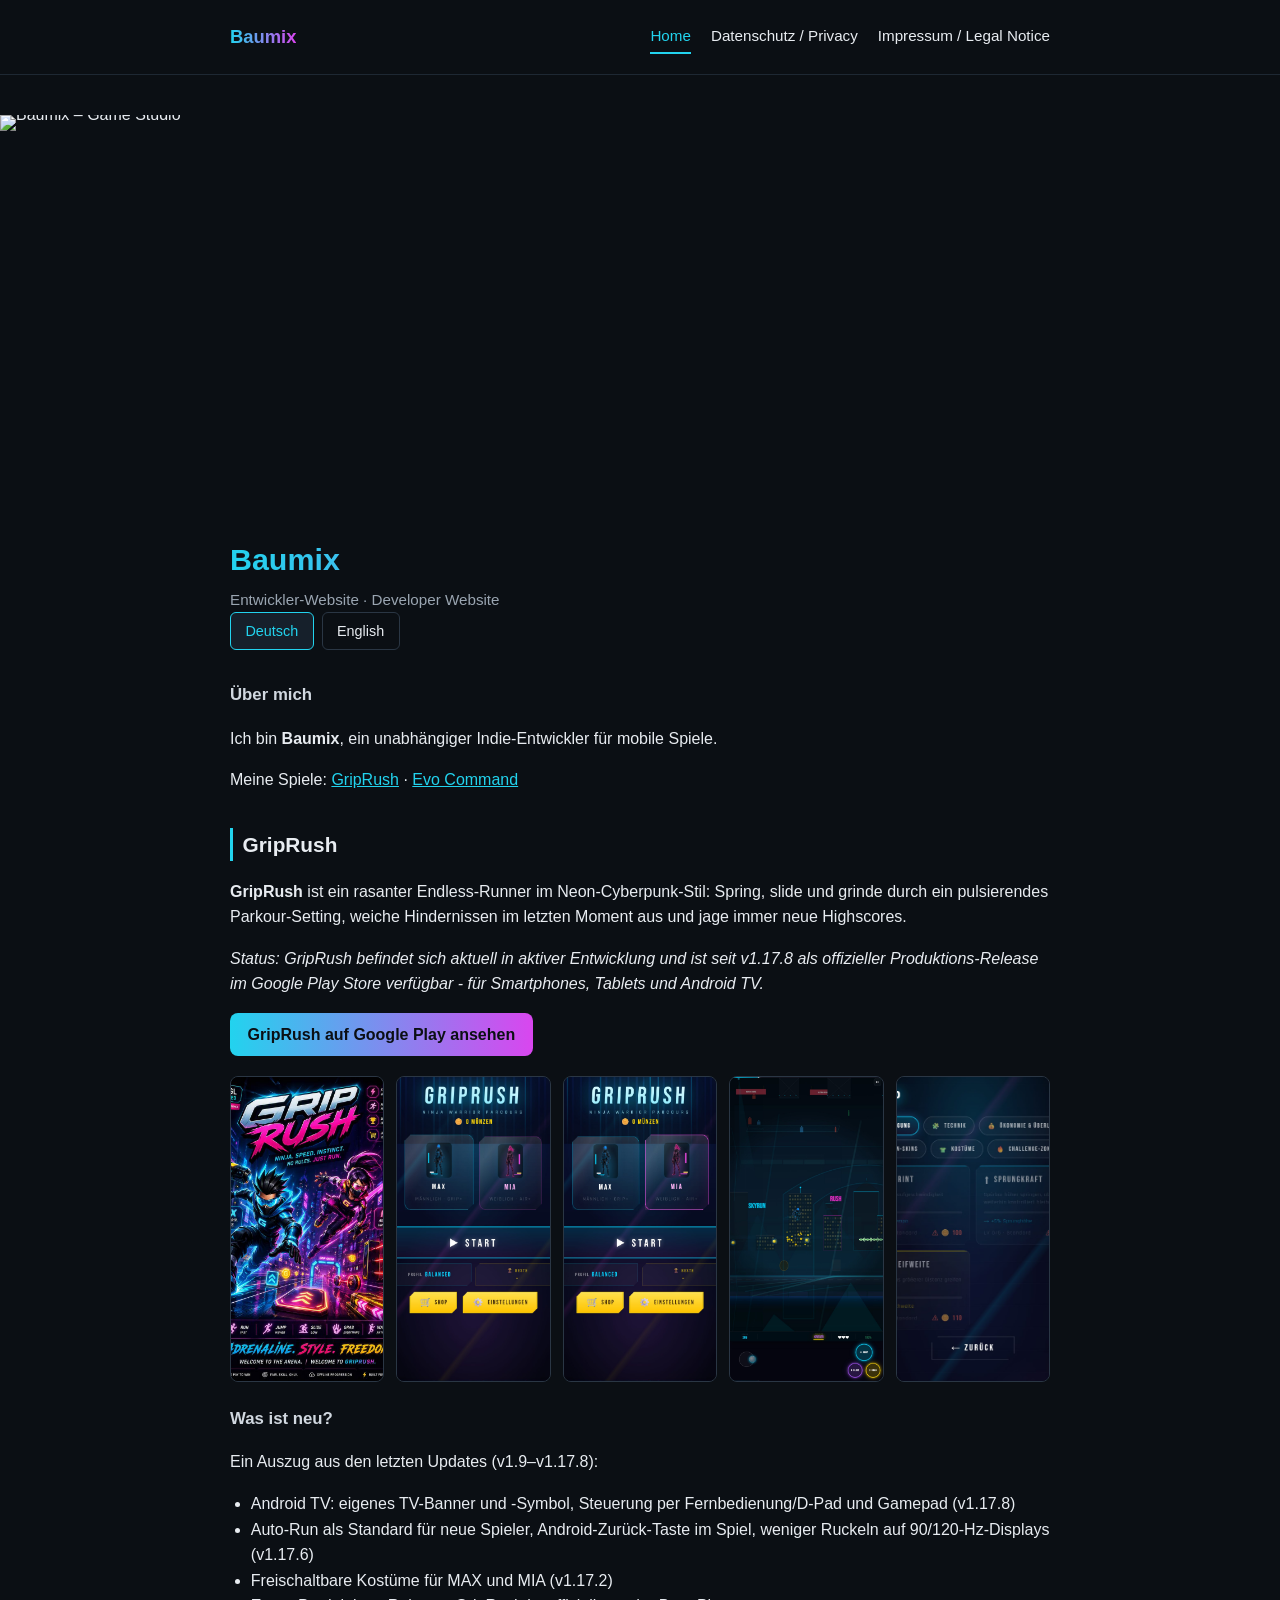
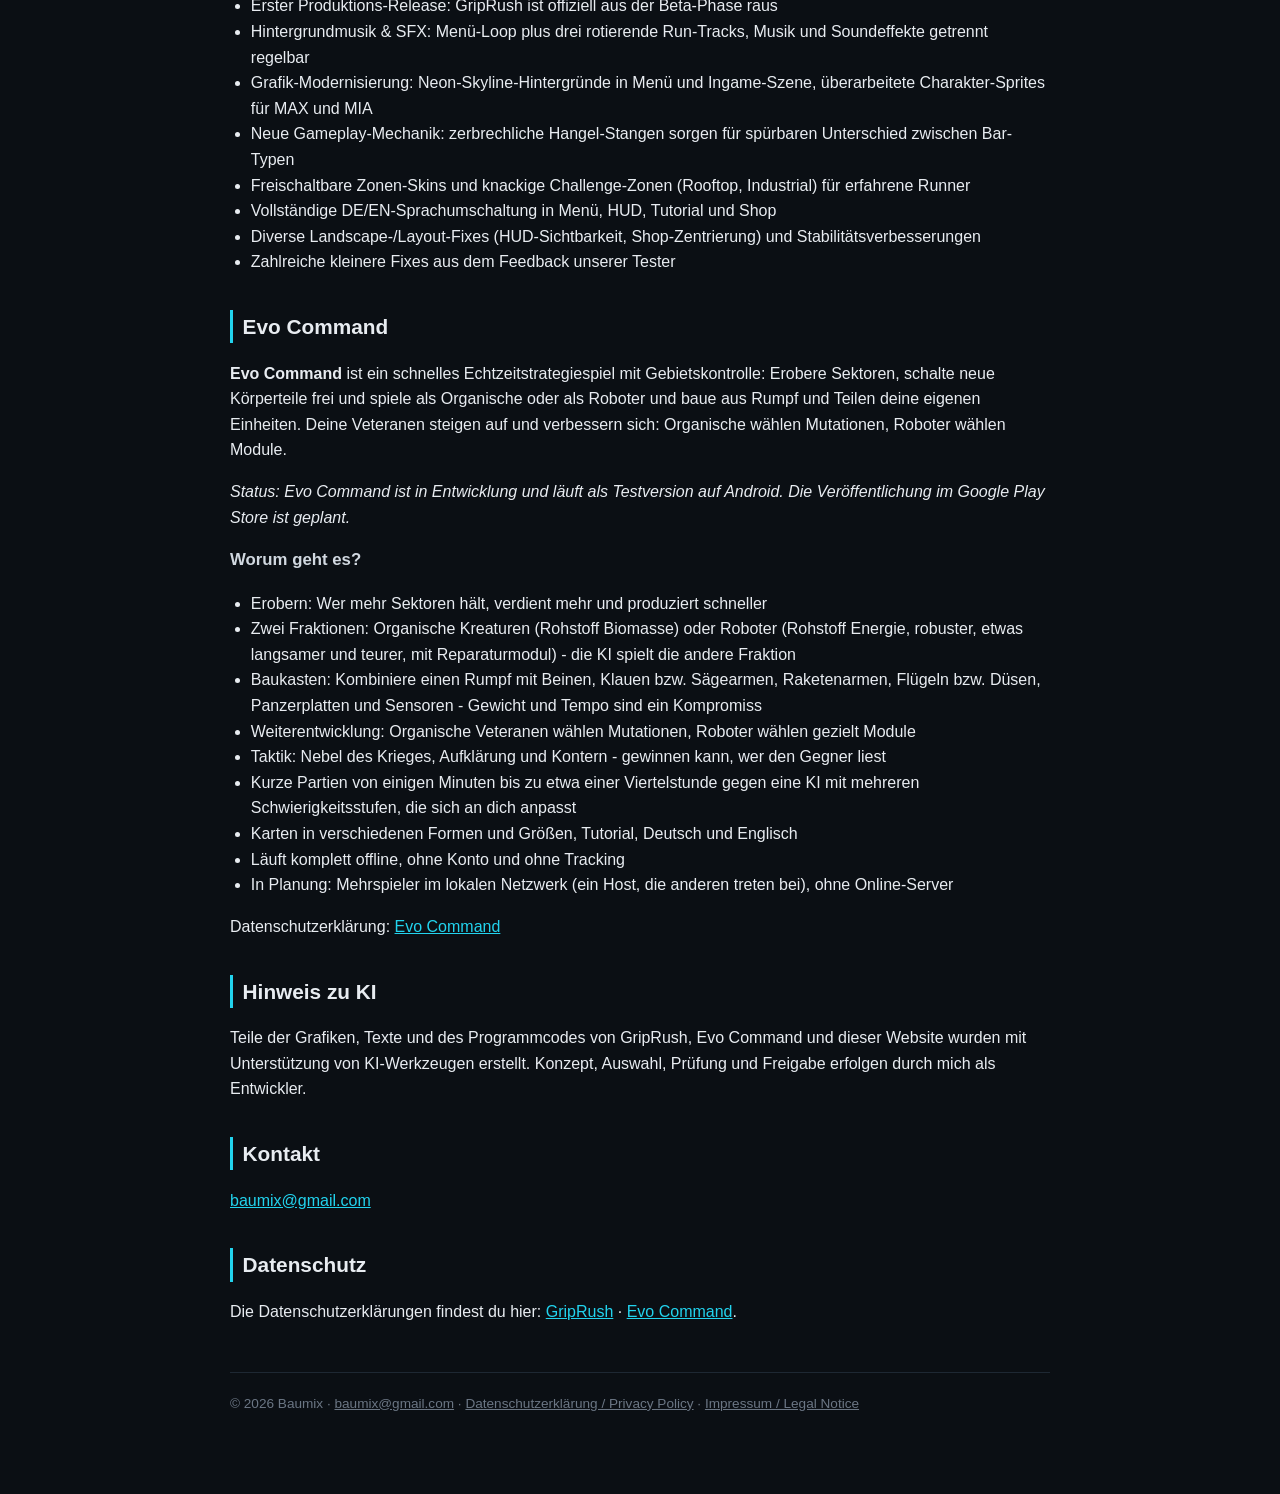
==== commit d9ed0a6b: "website: Evo Command mit zwei Fraktionen (Organisch, Roboter), Datenschutz: Siege je Schwierigkeitss" ====
--- a/index.html
+++ b/index.html
@@ -4,7 +4,7 @@
 <meta charset="UTF-8">
 <meta name="viewport" content="width=device-width, initial-scale=1.0">
 <title>Baumix – Entwickler-Website / Developer Website</title>
-<meta name="description" content="Baumix – Indie-Entwickler. Spiele: GripRush (Neon-Cyberpunk Endless-Runner) und Evo Command (Echtzeitstrategie mit Kreaturen-Baukasten) für Android.">
+<meta name="description" content="Baumix – Indie-Entwickler. Spiele: GripRush (Neon-Cyberpunk Endless-Runner) und Evo Command (Echtzeitstrategie mit zwei Fraktionen und Einheiten-Baukasten) für Android.">
 <link rel="stylesheet" href="styles.css">
 <link rel="icon" href="favicon.ico" sizes="any">
 <link rel="icon" type="image/png" sizes="192x192" href="assets/icon-192.png">
@@ -83,8 +83,9 @@
     <p>
       <strong>Evo Command</strong> ist ein schnelles Echtzeitstrategiespiel mit
       Gebietskontrolle: Erobere Sektoren, schalte neue Körperteile frei und
-      baue aus Rumpf und Teilen deine eigenen Kreaturen und Roboter. Deine
-      Veteranen steigen auf, wählen Mutationen und vererben sie auf den Bauplan.
+      spiele als Organische oder als Roboter und baue aus Rumpf und Teilen deine
+      eigenen Einheiten. Deine Veteranen steigen auf und verbessern sich: Organische
+      wählen Mutationen, Roboter wählen Module.
     </p>
     <p><em>Status: Evo Command ist in Entwicklung und läuft als Testversion
     auf Android. Die Veröffentlichung im Google Play Store ist geplant.</em></p>
@@ -92,8 +93,9 @@
     <h3>Worum geht es?</h3>
     <ul>
       <li>Erobern: Wer mehr Sektoren hält, verdient mehr und produziert schneller</li>
-      <li>Baukasten: Kombiniere einen Rumpf mit Beinen, Klauen, Raketenarmen, Flügeln, Panzerplatten und Sensoren - Gewicht und Tempo sind ein Kompromiss</li>
-      <li>Evolution: Veteranen wählen Mutationen, die sich auf den Bauplan vererben</li>
+      <li>Zwei Fraktionen: Organische Kreaturen (Rohstoff Biomasse) oder Roboter (Rohstoff Energie, robuster, etwas langsamer und teurer, mit Reparaturmodul) - die KI spielt die andere Fraktion</li>
+      <li>Baukasten: Kombiniere einen Rumpf mit Beinen, Klauen bzw. Sägearmen, Raketenarmen, Flügeln bzw. Düsen, Panzerplatten und Sensoren - Gewicht und Tempo sind ein Kompromiss</li>
+      <li>Weiterentwicklung: Organische Veteranen wählen Mutationen, Roboter wählen gezielt Module</li>
       <li>Taktik: Nebel des Krieges, Aufklärung und Kontern - gewinnen kann, wer den Gegner liest</li>
       <li>Kurze Partien von einigen Minuten bis zu etwa einer Viertelstunde gegen eine KI mit mehreren Schwierigkeitsstufen, die sich an dich anpasst</li>
       <li>Karten in verschiedenen Formen und Größen, Tutorial, Deutsch und Englisch</li>
@@ -161,8 +163,9 @@
     <p>
       <strong>Evo Command</strong> is a fast real-time strategy game built
       around territory control: capture sectors, unlock new body parts, and
-      assemble your own creatures and robots from a hull and parts. Your
-      veterans level up, choose mutations, and pass them on to the blueprint.
+      play as organics or as robots and assemble your own units from a hull and
+      parts. Your veterans level up and improve: organics choose mutations,
+      robots choose modules.
     </p>
     <p><em>Status: Evo Command is in development and runs as a test version
     on Android. A release on the Google Play Store is planned.</em></p>
@@ -170,8 +173,9 @@
     <h3>What is it about?</h3>
     <ul>
       <li>Conquer: whoever holds more sectors earns more and produces faster</li>
-      <li>Build: combine a hull with legs, claws, missile arms, wings, armor plates, and sensors - weight and speed are a trade-off</li>
-      <li>Evolve: veterans choose mutations that are passed on to the blueprint</li>
+      <li>Two factions: organic creatures (resource: biomass) or robots (resource: energy, sturdier, a bit slower and pricier, with a repair module) - the AI plays the other faction</li>
+      <li>Build: combine a hull with legs, claws or saw arms, missile arms, wings or thrusters, armor plates, and sensors - weight and speed are a trade-off</li>
+      <li>Progress: organic veterans choose mutations, robots choose modules</li>
       <li>Tactics: fog of war, scouting, and countering - victory goes to whoever reads the opponent</li>
       <li>Short matches of a few minutes up to about a quarter of an hour against an AI with several difficulty levels that adapts to you</li>
       <li>Maps in different shapes and sizes, tutorial, German and English</li>
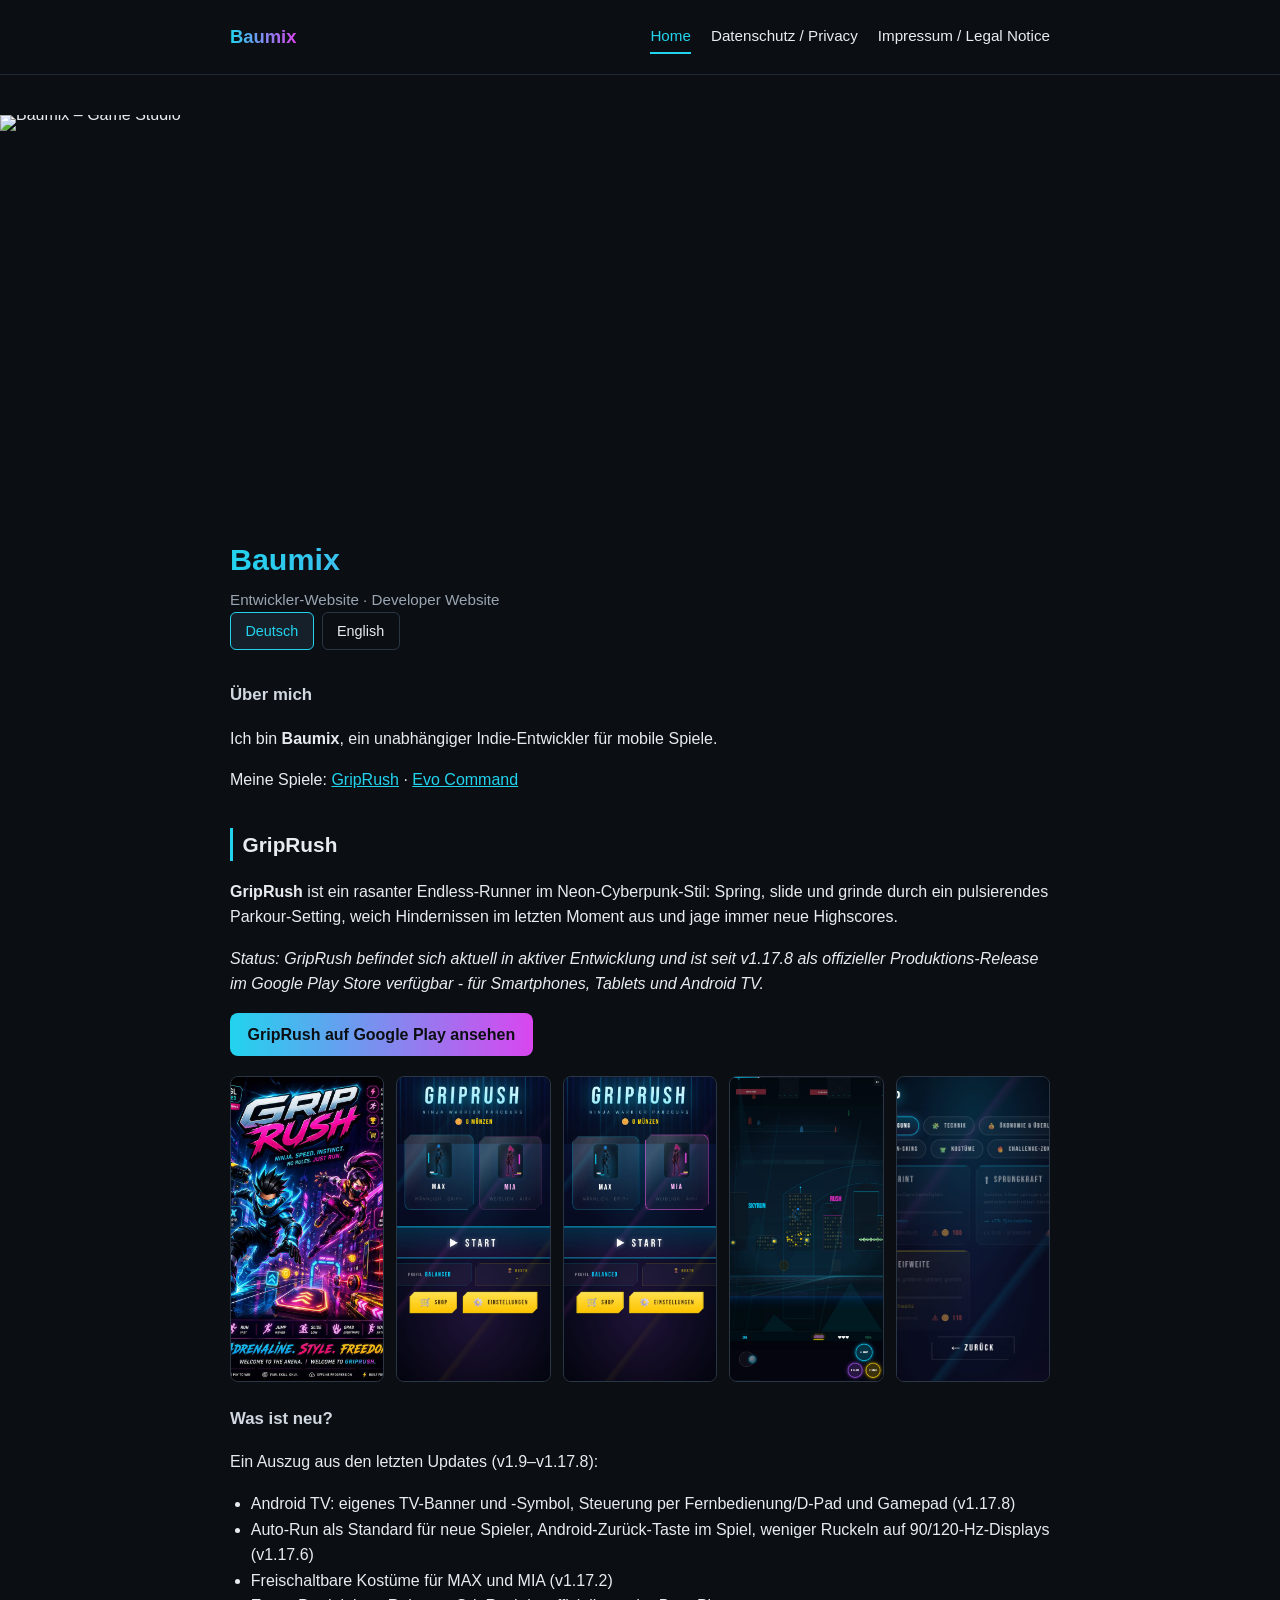
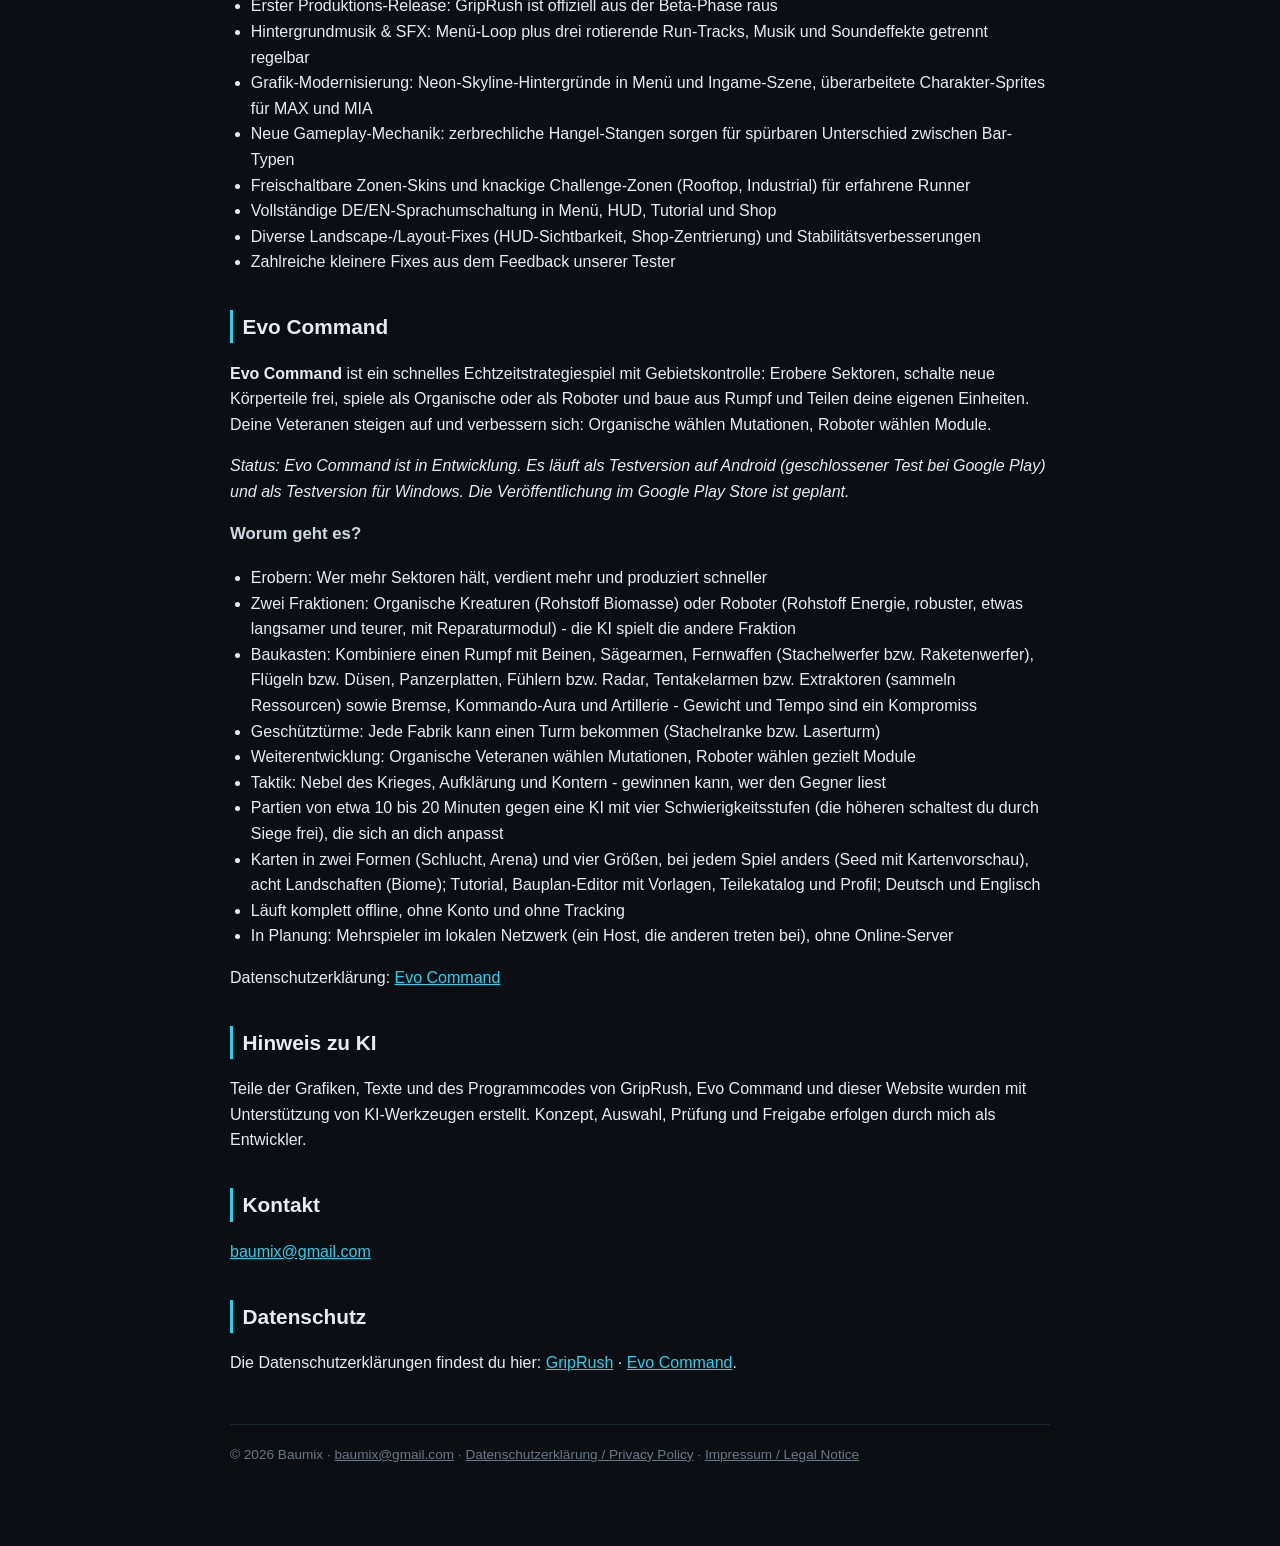
==== commit 6dbf88a5: "website: Abgleich mit dem Stand der Spiele (Evo Command Funktionen/Status, Datenschutz GripRush Spie" ====
--- a/index.html
+++ b/index.html
@@ -47,7 +47,7 @@
     <p>
       <strong>GripRush</strong> ist ein rasanter Endless-Runner im
       Neon-Cyberpunk-Stil: Spring, slide und grinde durch ein pulsierendes
-      Parkour-Setting, weiche Hindernissen im letzten Moment aus und jage
+      Parkour-Setting, weich Hindernissen im letzten Moment aus und jage
       immer neue Highscores.
     </p>
     <p><em>Status: GripRush befindet sich aktuell in aktiver Entwicklung und
@@ -82,23 +82,24 @@
     <h2 id="evo-command-de">Evo Command</h2>
     <p>
       <strong>Evo Command</strong> ist ein schnelles Echtzeitstrategiespiel mit
-      Gebietskontrolle: Erobere Sektoren, schalte neue Körperteile frei und
+      Gebietskontrolle: Erobere Sektoren, schalte neue Körperteile frei,
       spiele als Organische oder als Roboter und baue aus Rumpf und Teilen deine
       eigenen Einheiten. Deine Veteranen steigen auf und verbessern sich: Organische
       wählen Mutationen, Roboter wählen Module.
     </p>
-    <p><em>Status: Evo Command ist in Entwicklung und läuft als Testversion
-    auf Android. Die Veröffentlichung im Google Play Store ist geplant.</em></p>
+    <p><em>Status: Evo Command ist in Entwicklung. Es läuft als Testversion auf Android (geschlossener Test bei Google Play) und als
+    Testversion für Windows. Die Veröffentlichung im Google Play Store ist geplant.</em></p>
 
     <h3>Worum geht es?</h3>
     <ul>
       <li>Erobern: Wer mehr Sektoren hält, verdient mehr und produziert schneller</li>
       <li>Zwei Fraktionen: Organische Kreaturen (Rohstoff Biomasse) oder Roboter (Rohstoff Energie, robuster, etwas langsamer und teurer, mit Reparaturmodul) - die KI spielt die andere Fraktion</li>
-      <li>Baukasten: Kombiniere einen Rumpf mit Beinen, Klauen bzw. Sägearmen, Raketenarmen, Flügeln bzw. Düsen, Panzerplatten und Sensoren - Gewicht und Tempo sind ein Kompromiss</li>
+      <li>Baukasten: Kombiniere einen Rumpf mit Beinen, Sägearmen, Fernwaffen (Stachelwerfer bzw. Raketenwerfer), Flügeln bzw. Düsen, Panzerplatten, Fühlern bzw. Radar, Tentakelarmen bzw. Extraktoren (sammeln Ressourcen) sowie Bremse, Kommando-Aura und Artillerie - Gewicht und Tempo sind ein Kompromiss</li>
+      <li>Geschütztürme: Jede Fabrik kann einen Turm bekommen (Stachelranke bzw. Laserturm)</li>
       <li>Weiterentwicklung: Organische Veteranen wählen Mutationen, Roboter wählen gezielt Module</li>
       <li>Taktik: Nebel des Krieges, Aufklärung und Kontern - gewinnen kann, wer den Gegner liest</li>
-      <li>Kurze Partien von einigen Minuten bis zu etwa einer Viertelstunde gegen eine KI mit mehreren Schwierigkeitsstufen, die sich an dich anpasst</li>
-      <li>Karten in verschiedenen Formen und Größen, Tutorial, Deutsch und Englisch</li>
+      <li>Partien von etwa 10 bis 20 Minuten gegen eine KI mit vier Schwierigkeitsstufen (die höheren schaltest du durch Siege frei), die sich an dich anpasst</li>
+      <li>Karten in zwei Formen (Schlucht, Arena) und vier Größen, bei jedem Spiel anders (Seed mit Kartenvorschau), acht Landschaften (Biome); Tutorial, Bauplan-Editor mit Vorlagen, Teilekatalog und Profil; Deutsch und Englisch</li>
       <li>Läuft komplett offline, ohne Konto und ohne Tracking</li>
       <li>In Planung: Mehrspieler im lokalen Netzwerk (ein Host, die anderen treten bei), ohne Online-Server</li>
     </ul>
@@ -162,23 +163,24 @@
     <h2 id="evo-command-en">Evo Command</h2>
     <p>
       <strong>Evo Command</strong> is a fast real-time strategy game built
-      around territory control: capture sectors, unlock new body parts, and
-      play as organics or as robots and assemble your own units from a hull and
+      around territory control: capture sectors, unlock new body parts,
+      play as organics or as robots, and assemble your own units from a hull and
       parts. Your veterans level up and improve: organics choose mutations,
       robots choose modules.
     </p>
-    <p><em>Status: Evo Command is in development and runs as a test version
-    on Android. A release on the Google Play Store is planned.</em></p>
+    <p><em>Status: Evo Command is in development. It runs as a test version on Android (closed testing on Google Play) and as a
+    Windows test version. A release on the Google Play Store is planned.</em></p>
 
     <h3>What is it about?</h3>
     <ul>
       <li>Conquer: whoever holds more sectors earns more and produces faster</li>
       <li>Two factions: organic creatures (resource: biomass) or robots (resource: energy, sturdier, a bit slower and pricier, with a repair module) - the AI plays the other faction</li>
-      <li>Build: combine a hull with legs, claws or saw arms, missile arms, wings or thrusters, armor plates, and sensors - weight and speed are a trade-off</li>
+      <li>Build: combine a hull with legs, saw arms, ranged weapons (spike launchers or rocket launchers), wings or thrusters, armor plates, antennae or radar, tentacle arms or extractors (they gather resources), plus a slowing weapon, a command aura, and artillery - weight and speed are a trade-off</li>
+      <li>Defense: every factory can get a tower (thorn vine or laser tower)</li>
       <li>Progress: organic veterans choose mutations, robots choose modules</li>
       <li>Tactics: fog of war, scouting, and countering - victory goes to whoever reads the opponent</li>
-      <li>Short matches of a few minutes up to about a quarter of an hour against an AI with several difficulty levels that adapts to you</li>
-      <li>Maps in different shapes and sizes, tutorial, German and English</li>
+      <li>Matches of about 10 to 20 minutes against an AI with four difficulty levels (the higher ones unlock through wins) that adapts to you</li>
+      <li>Maps in two shapes (canyon, arena) and four sizes, different every game (seed with map preview), eight landscapes (biomes); tutorial, blueprint editor with templates, parts catalog, and profile; German and English</li>
       <li>Runs completely offline, without an account and without tracking</li>
       <li>Planned: multiplayer on the local network (one host, the others join), without an online server</li>
     </ul>
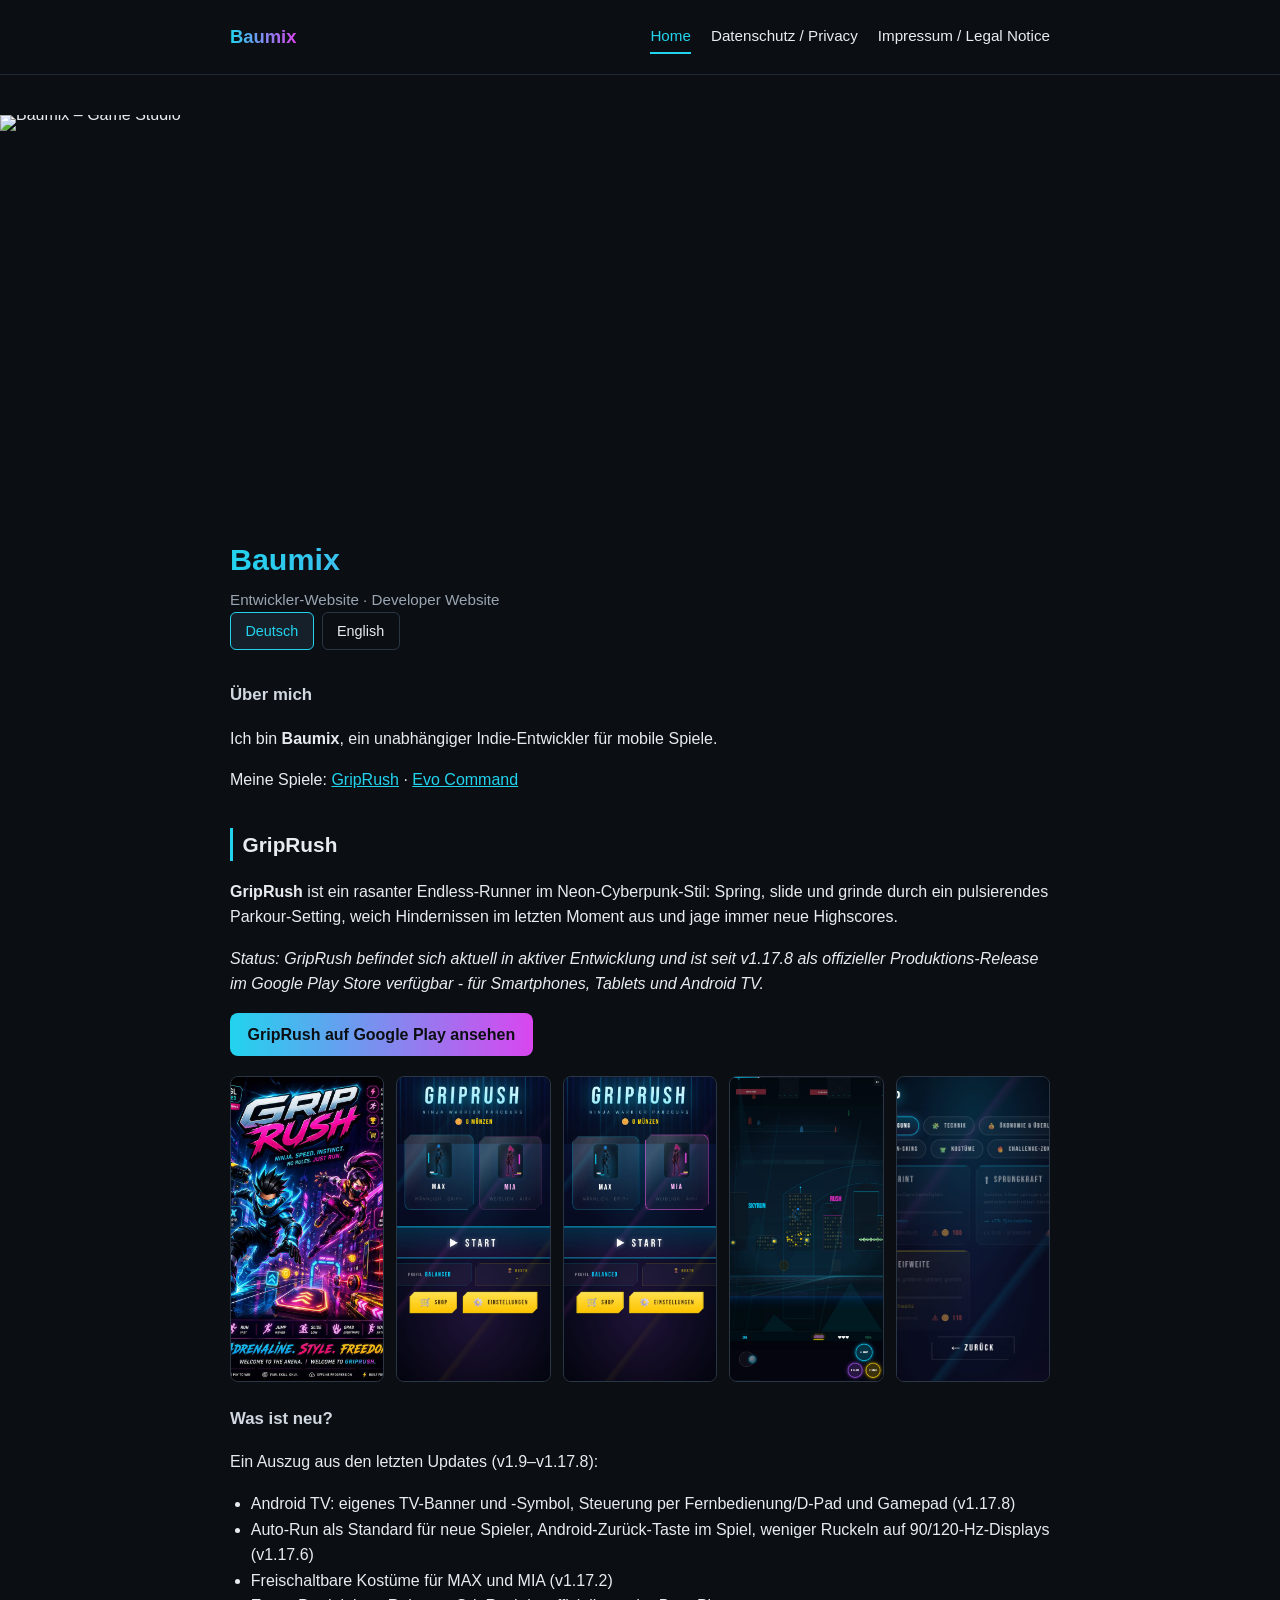
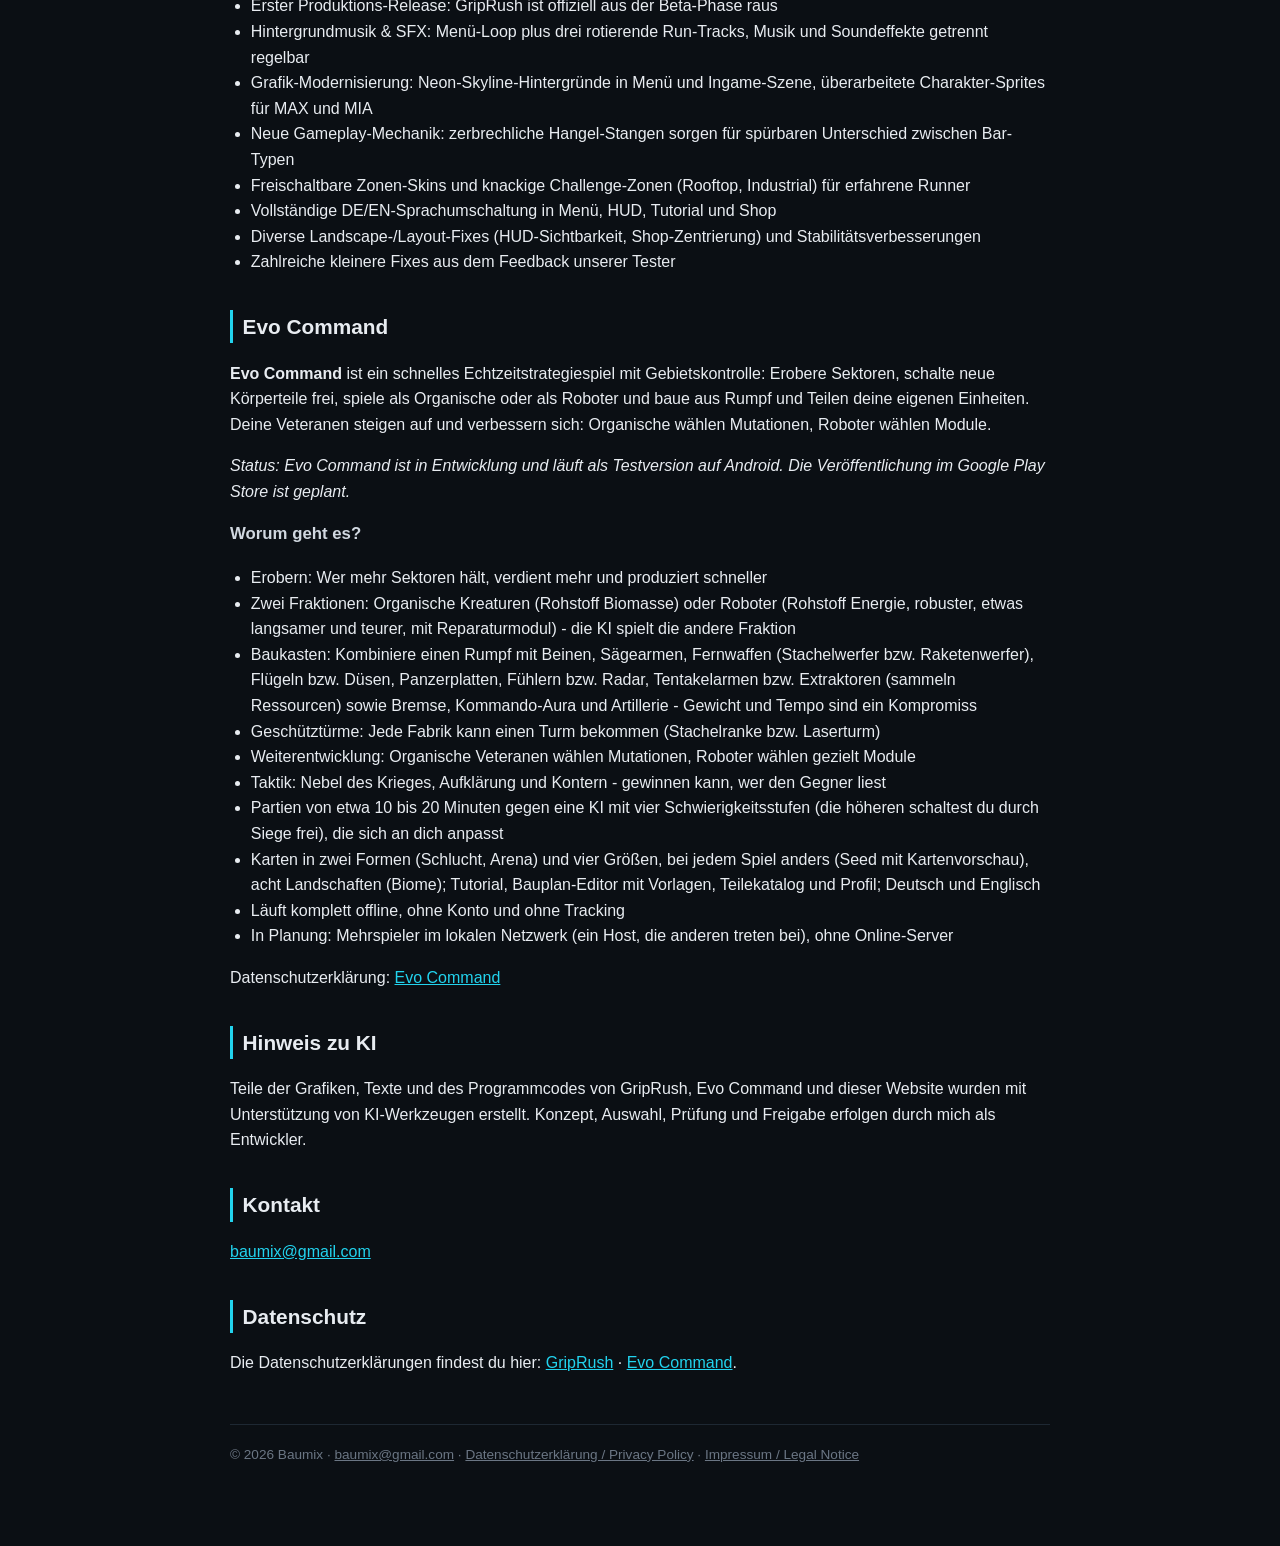
==== commit d6bfebe9: "website: Windows und geschlossenen Test nicht oeffentlich nennen (Entscheidung Game Director) Co-aut" ====
--- a/index.html
+++ b/index.html
@@ -87,8 +87,8 @@
       eigenen Einheiten. Deine Veteranen steigen auf und verbessern sich: Organische
       wählen Mutationen, Roboter wählen Module.
     </p>
-    <p><em>Status: Evo Command ist in Entwicklung. Es läuft als Testversion auf Android (geschlossener Test bei Google Play) und als
-    Testversion für Windows. Die Veröffentlichung im Google Play Store ist geplant.</em></p>
+    <p><em>Status: Evo Command ist in Entwicklung und läuft als Testversion
+    auf Android. Die Veröffentlichung im Google Play Store ist geplant.</em></p>
 
     <h3>Worum geht es?</h3>
     <ul>
@@ -168,8 +168,8 @@
       parts. Your veterans level up and improve: organics choose mutations,
       robots choose modules.
     </p>
-    <p><em>Status: Evo Command is in development. It runs as a test version on Android (closed testing on Google Play) and as a
-    Windows test version. A release on the Google Play Store is planned.</em></p>
+    <p><em>Status: Evo Command is in development and runs as a test version
+    on Android. A release on the Google Play Store is planned.</em></p>
 
     <h3>What is it about?</h3>
     <ul>
